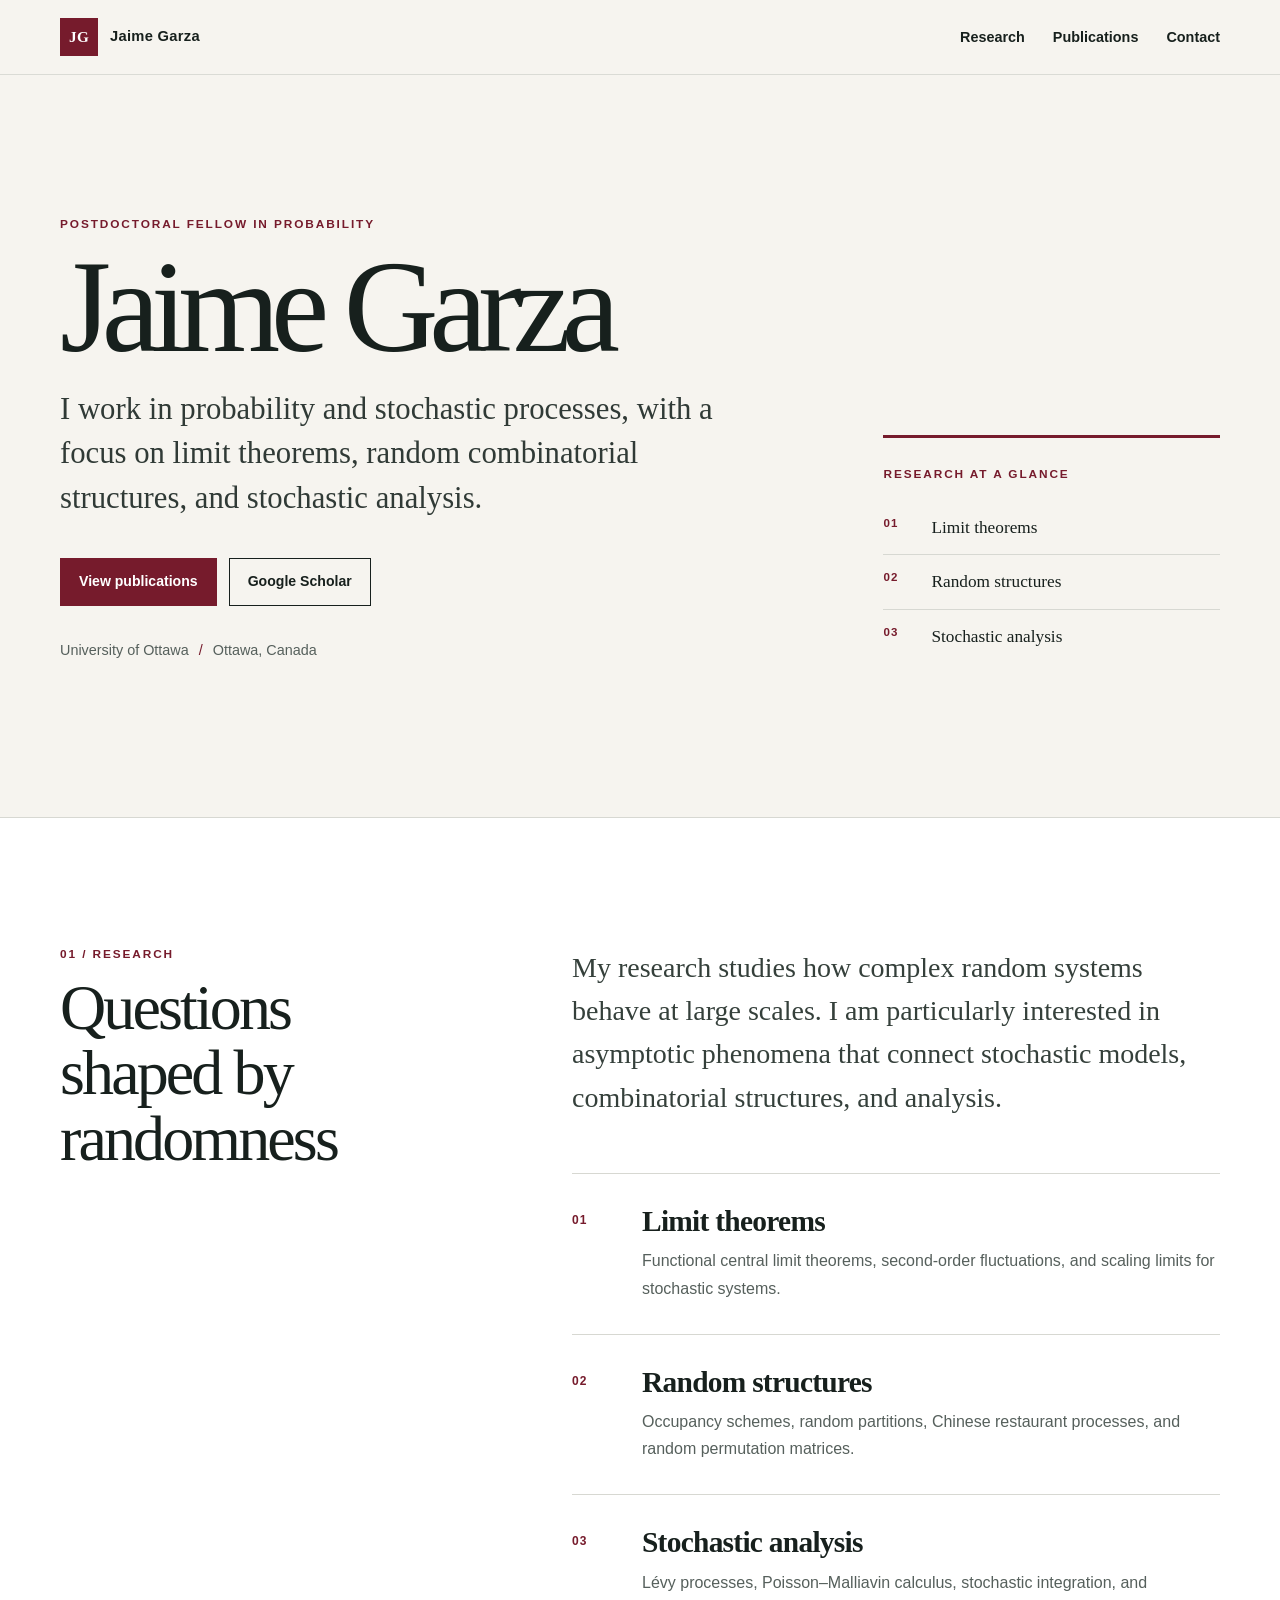
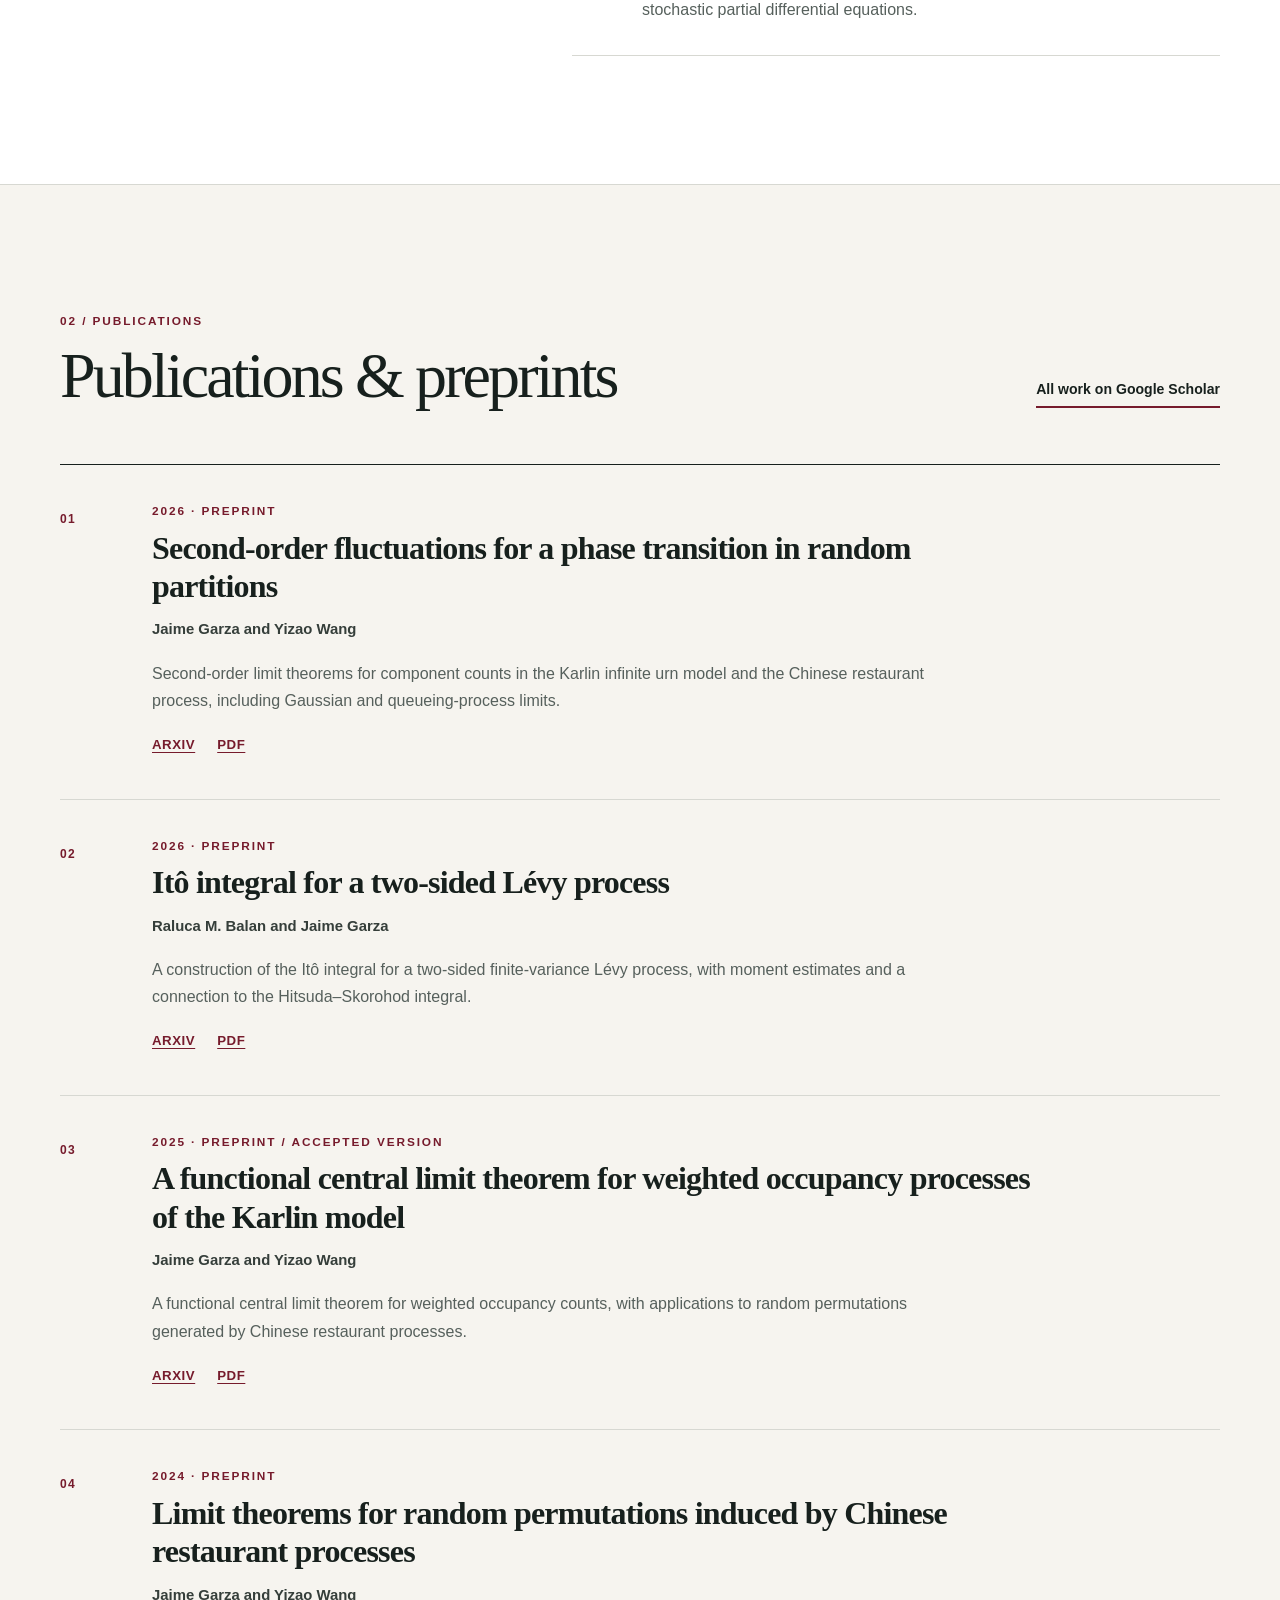
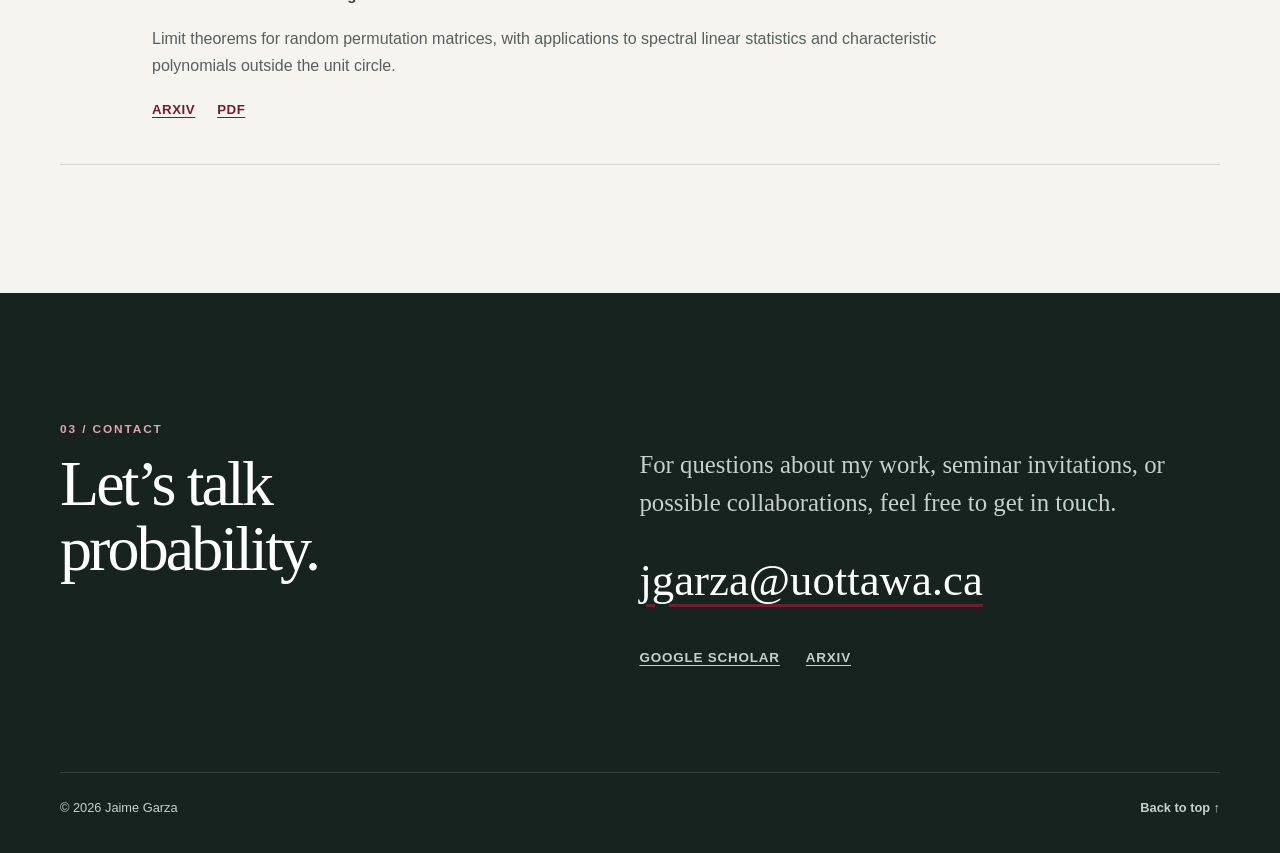
==== index.html @ 4f796ac3 "Add files via upload" ====
<!doctype html>
<html lang="en">
  <head>
    <meta charset="utf-8">
    <meta name="viewport" content="width=device-width, initial-scale=1">
    <meta
      name="description"
      content="Jaime Garza is a probability researcher and postdoctoral fellow at the University of Ottawa."
    >
    <meta name="theme-color" content="#761b2c">
    <meta property="og:type" content="website">
    <meta property="og:title" content="Jaime Garza | Probability Researcher">
    <meta
      property="og:description"
      content="Research, publications, and contact information for Jaime Garza."
    >
    <link rel="canonical" href="https://garjaime22-hash.github.io/">
    <link rel="icon" href="favicon.svg" type="image/svg+xml">
    <link rel="stylesheet" href="styles.css">
    <title>Jaime Garza | Probability Researcher</title>
    <script src="site-data.js" defer></script>
    <script src="app.js" defer></script>
  </head>
  <body>
    <a class="skip-link" href="#main-content">Skip to main content</a>

    <header class="site-header" id="top">
      <div class="container nav-wrap">
        <a class="wordmark" href="#top" aria-label="Return to the top">
          <span class="wordmark-mark" id="wordmark-initials" aria-hidden="true">JG</span>
          <span id="wordmark-name">Jaime Garza</span>
        </a>

        <button
          class="menu-button"
          id="menu-button"
          type="button"
          aria-expanded="false"
          aria-controls="site-nav"
        >
          <span>Menu</span>
          <span class="menu-icon" aria-hidden="true"></span>
        </button>

        <nav class="site-nav" id="site-nav" aria-label="Primary navigation">
          <a href="#research">Research</a>
          <a href="#publications">Publications</a>
          <a href="#contact">Contact</a>
          <a class="nav-profile-link" id="nav-cv-link" href="#" hidden>CV</a>
        </nav>
      </div>
    </header>

    <main id="main-content">
      <section class="hero" aria-labelledby="hero-title">
        <div class="container hero-grid">
          <div class="hero-copy">
            <p class="eyebrow" id="hero-role">Postdoctoral Fellow in Probability</p>
            <h1 id="hero-title">Jaime Garza</h1>
            <p class="hero-intro" id="hero-intro"></p>

            <div class="hero-actions" aria-label="Profile links">
              <a class="button button-primary" href="#publications">View publications</a>
              <a class="button button-secondary" id="hero-scholar-link" href="#">Google Scholar</a>
              <a class="button button-secondary" id="hero-cv-link" href="#" hidden>Download CV</a>
            </div>

            <p class="affiliation-line">
              <span id="hero-institution">University of Ottawa</span>
              <span class="affiliation-separator" aria-hidden="true">/</span>
              <span id="hero-location">Ottawa, Canada</span>
            </p>
          </div>

          <aside class="research-snapshot" aria-label="Research at a glance">
            <p class="snapshot-label">Research at a glance</p>
            <ol id="research-snapshot-list"></ol>
          </aside>
        </div>
      </section>

      <section class="section section-research" id="research" aria-labelledby="research-heading">
        <div class="container section-grid">
          <div class="section-heading-wrap">
            <p class="section-kicker">01 / Research</p>
            <h2 id="research-heading">Questions shaped by randomness</h2>
          </div>
          <div>
            <p class="section-lead" id="research-overview"></p>
            <div class="research-list" id="research-list"></div>
          </div>
        </div>
      </section>

      <section class="section section-publications" id="publications" aria-labelledby="publications-heading">
        <div class="container">
          <div class="publications-header">
            <div>
              <p class="section-kicker">02 / Publications</p>
              <h2 id="publications-heading">Publications &amp; preprints</h2>
            </div>
            <a class="text-link" id="publications-scholar-link" href="#">All work on Google Scholar</a>
          </div>
          <div class="publication-list" id="publication-list"></div>
        </div>
      </section>

      <section class="section section-contact" id="contact" aria-labelledby="contact-heading">
        <div class="container contact-panel">
          <div>
            <p class="section-kicker section-kicker-light">03 / Contact</p>
            <h2 id="contact-heading">Let’s talk probability.</h2>
          </div>
          <div class="contact-copy">
            <p id="contact-text"></p>
            <a class="contact-email" id="contact-email" href="#"></a>
            <div class="contact-links" aria-label="Academic profiles">
              <a id="contact-scholar-link" href="#">Google Scholar</a>
              <a id="contact-arxiv-link" href="#">arXiv</a>
              <a id="contact-orcid-link" href="#" hidden>ORCID</a>
              <a id="contact-cv-link" href="#" hidden>Curriculum vitae</a>
            </div>
          </div>
        </div>
      </section>
    </main>

    <footer class="site-footer">
      <div class="container footer-inner">
        <p>© <span id="current-year"></span> <span id="footer-name">Jaime Garza</span></p>
        <a href="#top">Back to top <span aria-hidden="true">↑</span></a>
      </div>
    </footer>

    <noscript>
      <div class="noscript-message">
        This site needs JavaScript enabled to display its content.
      </div>
    </noscript>
  </body>
</html>
---- styles.css ----
:root {
  --ink: #17201d;
  --ink-soft: #56605c;
  --paper: #f6f4ef;
  --surface: #ffffff;
  --line: #d7d8d2;
  --accent: #761b2c;
  --accent-dark: #571220;
  --dark: #17231f;
  --dark-soft: #c6d0cb;
  --max-width: 1160px;
  --serif: Iowan Old Style, Palatino Linotype, Book Antiqua, Palatino, Georgia, serif;
  --sans: Inter, ui-sans-serif, -apple-system, BlinkMacSystemFont, "Segoe UI", sans-serif;
}

* {
  box-sizing: border-box;
}

html {
  scroll-behavior: smooth;
  scroll-padding-top: 88px;
}

body {
  margin: 0;
  color: var(--ink);
  background: var(--paper);
  font-family: var(--sans);
  font-size: 16px;
  line-height: 1.7;
  text-rendering: optimizeLegibility;
  -webkit-font-smoothing: antialiased;
}

a {
  color: inherit;
  text-underline-offset: 0.2em;
}

a:hover {
  color: var(--accent);
}

button,
a {
  -webkit-tap-highlight-color: transparent;
}

:focus-visible {
  outline: 3px solid #d798a4;
  outline-offset: 4px;
}

.container {
  width: min(calc(100% - 40px), var(--max-width));
  margin-inline: auto;
}

.skip-link {
  position: fixed;
  z-index: 100;
  top: 12px;
  left: 12px;
  padding: 10px 14px;
  color: #fff;
  background: var(--accent);
  transform: translateY(-160%);
}

.skip-link:focus {
  transform: translateY(0);
}

.site-header {
  position: sticky;
  z-index: 50;
  top: 0;
  border-bottom: 1px solid rgba(23, 32, 29, 0.12);
  background: rgba(246, 244, 239, 0.96);
  backdrop-filter: blur(12px);
}

.nav-wrap {
  position: relative;
  display: flex;
  min-height: 74px;
  align-items: center;
  justify-content: space-between;
  gap: 24px;
}

.wordmark {
  display: inline-flex;
  align-items: center;
  gap: 12px;
  color: var(--ink);
  font-size: 0.92rem;
  font-weight: 700;
  letter-spacing: 0.02em;
  text-decoration: none;
}

.wordmark:hover {
  color: var(--ink);
}

.wordmark-mark {
  display: grid;
  width: 38px;
  height: 38px;
  place-items: center;
  color: #fff;
  background: var(--accent);
  font-family: var(--serif);
  font-size: 0.95rem;
  font-weight: 700;
}

.site-nav {
  display: flex;
  align-items: center;
  gap: 28px;
}

.site-nav a {
  color: var(--ink);
  font-size: 0.9rem;
  font-weight: 650;
  text-decoration: none;
}

.site-nav a:hover {
  color: var(--accent);
}

.site-nav .nav-profile-link {
  padding-left: 28px;
  border-left: 1px solid var(--line);
}

.menu-button {
  display: none;
  border: 0;
  color: var(--ink);
  background: transparent;
  font: inherit;
  font-size: 0.9rem;
  font-weight: 700;
  cursor: pointer;
}

.menu-icon {
  position: relative;
  display: inline-block;
  width: 20px;
  height: 12px;
  margin-left: 8px;
  border-top: 2px solid currentColor;
  border-bottom: 2px solid currentColor;
}

.hero {
  padding: clamp(84px, 11vw, 150px) 0 clamp(90px, 12vw, 160px);
  overflow: hidden;
}

.hero-grid {
  display: grid;
  grid-template-columns: minmax(0, 1.55fr) minmax(280px, 0.75fr);
  align-items: end;
  gap: clamp(60px, 10vw, 130px);
}

.eyebrow,
.section-kicker,
.snapshot-label,
.publication-meta {
  margin: 0;
  color: var(--accent);
  font-size: 0.74rem;
  font-weight: 800;
  letter-spacing: 0.16em;
  line-height: 1.4;
  text-transform: uppercase;
}

.hero h1 {
  max-width: 800px;
  margin: 17px 0 22px;
  font-family: var(--serif);
  font-size: clamp(4.4rem, 10.4vw, 8.2rem);
  font-weight: 500;
  letter-spacing: -0.07em;
  line-height: 0.88;
}

.hero-intro {
  max-width: 720px;
  margin: 0;
  color: #303a36;
  font-family: var(--serif);
  font-size: clamp(1.35rem, 2.4vw, 2rem);
  line-height: 1.45;
}

.hero-actions {
  display: flex;
  flex-wrap: wrap;
  gap: 12px;
  margin-top: 38px;
}

.button {
  display: inline-flex;
  min-height: 48px;
  align-items: center;
  justify-content: center;
  padding: 11px 18px;
  border: 1px solid var(--ink);
  font-size: 0.88rem;
  font-weight: 750;
  text-decoration: none;
}

.button-primary {
  border-color: var(--accent);
  color: #fff;
  background: var(--accent);
}

.button-primary:hover {
  border-color: var(--accent-dark);
  color: #fff;
  background: var(--accent-dark);
}

.button-secondary:hover {
  color: #fff;
  background: var(--ink);
}

.affiliation-line {
  display: flex;
  flex-wrap: wrap;
  gap: 10px;
  margin: 32px 0 0;
  color: var(--ink-soft);
  font-size: 0.9rem;
}

.affiliation-separator {
  color: var(--accent);
}

.research-snapshot {
  padding: 28px 0 0;
  border-top: 3px solid var(--accent);
}

.research-snapshot ol {
  margin: 18px 0 0;
  padding: 0;
  list-style: none;
}

.research-snapshot li {
  display: grid;
  grid-template-columns: 36px 1fr;
  gap: 12px;
  padding: 15px 0;
  border-top: 1px solid var(--line);
  font-family: var(--serif);
  font-size: 1.08rem;
  line-height: 1.35;
}

.research-snapshot li:first-child {
  border-top: 0;
}

.research-snapshot li span:first-child {
  color: var(--accent);
  font-family: var(--sans);
  font-size: 0.72rem;
  font-weight: 800;
  letter-spacing: 0.1em;
}

.section {
  padding: clamp(82px, 10vw, 136px) 0;
}

.section h2 {
  margin: 13px 0 0;
  font-family: var(--serif);
  font-size: clamp(2.5rem, 5vw, 4.6rem);
  font-weight: 500;
  letter-spacing: -0.045em;
  line-height: 1.02;
}

.section-grid {
  display: grid;
  grid-template-columns: minmax(240px, 0.8fr) minmax(0, 1.35fr);
  gap: clamp(52px, 10vw, 130px);
}

.section-heading-wrap h2 {
  max-width: 420px;
}

.section-research {
  border-top: 1px solid var(--line);
  background: var(--surface);
}

.section-lead {
  max-width: 760px;
  margin: 0 0 54px;
  color: #35403b;
  font-family: var(--serif);
  font-size: clamp(1.3rem, 2.2vw, 1.75rem);
  line-height: 1.55;
}

.research-list {
  border-top: 1px solid var(--line);
}

.research-item {
  display: grid;
  grid-template-columns: 52px 1fr;
  gap: 18px;
  padding: 30px 0 32px;
  border-bottom: 1px solid var(--line);
}

.research-number {
  margin: 6px 0 0;
  color: var(--accent);
  font-size: 0.75rem;
  font-weight: 800;
  letter-spacing: 0.1em;
}

.research-item h3 {
  margin: 0 0 8px;
  font-family: var(--serif);
  font-size: clamp(1.45rem, 2.3vw, 2rem);
  font-weight: 600;
  letter-spacing: -0.025em;
  line-height: 1.2;
}

.research-item p:last-child {
  max-width: 650px;
  margin: 0;
  color: var(--ink-soft);
}

.section-publications {
  border-top: 1px solid var(--line);
}

.publications-header {
  display: flex;
  align-items: end;
  justify-content: space-between;
  gap: 30px;
  margin-bottom: 56px;
}

.text-link {
  flex: 0 0 auto;
  padding-bottom: 4px;
  border-bottom: 2px solid var(--accent);
  color: var(--ink);
  font-size: 0.88rem;
  font-weight: 750;
  text-decoration: none;
}

.publication-list {
  border-top: 1px solid var(--ink);
}

.publication {
  display: grid;
  grid-template-columns: 70px minmax(0, 1fr);
  gap: 22px;
  padding: 38px 0 42px;
  border-bottom: 1px solid var(--line);
}

.publication-number {
  margin: 6px 0 0;
  color: var(--accent);
  font-size: 0.75rem;
  font-weight: 800;
  letter-spacing: 0.12em;
}

.publication h3 {
  max-width: 880px;
  margin: 9px 0 12px;
  font-family: var(--serif);
  font-size: clamp(1.5rem, 2.5vw, 2.25rem);
  font-weight: 600;
  letter-spacing: -0.025em;
  line-height: 1.2;
}

.publication-authors {
  margin: 0;
  color: #353e3a;
  font-size: 0.93rem;
  font-weight: 650;
}

.publication-summary {
  max-width: 790px;
  margin: 17px 0 0;
  color: var(--ink-soft);
}

.publication-links {
  display: flex;
  flex-wrap: wrap;
  gap: 22px;
  margin-top: 20px;
}

.publication-links a {
  color: var(--accent);
  font-size: 0.83rem;
  font-weight: 800;
  letter-spacing: 0.04em;
  text-decoration-thickness: 1px;
  text-transform: uppercase;
}

.section-contact {
  padding-bottom: clamp(68px, 8vw, 105px);
  color: #fff;
  background: var(--dark);
}

.contact-panel {
  display: grid;
  grid-template-columns: minmax(240px, 0.9fr) minmax(0, 1.15fr);
  gap: clamp(48px, 10vw, 125px);
}

.section-kicker-light {
  color: #dfa6b1;
}

.section-contact h2 {
  max-width: 500px;
  color: #fff;
}

.contact-copy {
  padding-top: 25px;
}

.contact-copy > p {
  max-width: 630px;
  margin: 0 0 30px;
  color: var(--dark-soft);
  font-family: var(--serif);
  font-size: clamp(1.22rem, 2vw, 1.55rem);
  line-height: 1.55;
}

.contact-email {
  display: inline-block;
  color: #fff;
  font-family: var(--serif);
  font-size: clamp(1.4rem, 3.5vw, 2.8rem);
  line-height: 1.25;
  text-decoration-color: var(--accent);
  text-decoration-thickness: 3px;
}

.contact-email:hover {
  color: #dfa6b1;
}

.contact-links {
  display: flex;
  flex-wrap: wrap;
  gap: 13px 26px;
  margin-top: 38px;
}

.contact-links a {
  color: var(--dark-soft);
  font-size: 0.84rem;
  font-weight: 750;
  letter-spacing: 0.06em;
  text-transform: uppercase;
}

.contact-links a:hover {
  color: #fff;
}

.site-footer {
  color: var(--dark-soft);
  background: var(--dark);
}

.footer-inner {
  display: flex;
  align-items: center;
  justify-content: space-between;
  gap: 24px;
  padding: 24px 0 34px;
  border-top: 1px solid rgba(255, 255, 255, 0.14);
  font-size: 0.8rem;
}

.footer-inner p {
  margin: 0;
}

.footer-inner a {
  color: inherit;
  font-weight: 700;
  text-decoration: none;
}

.footer-inner a:hover {
  color: #fff;
}

.noscript-message,
.data-error::before {
  position: fixed;
  z-index: 200;
  right: 20px;
  bottom: 20px;
  max-width: 420px;
  padding: 16px 18px;
  color: #fff;
  background: var(--accent);
  font-size: 0.9rem;
}

.data-error::before {
  content: "The site content could not load. Check that site-data.js is present and valid.";
}

[hidden] {
  display: none !important;
}

@media (max-width: 820px) {
  .menu-button {
    display: inline-flex;
    align-items: center;
  }

  .site-nav {
    position: absolute;
    top: calc(100% + 1px);
    right: 0;
    left: 0;
    display: none;
    align-items: stretch;
    gap: 0;
    padding: 10px 20px 18px;
    border-bottom: 1px solid var(--line);
    background: var(--paper);
  }

  .site-nav.is-open {
    display: grid;
  }

  .site-nav a {
    padding: 12px 0;
    border-top: 1px solid var(--line);
  }

  .site-nav a:first-child {
    border-top: 0;
  }

  .site-nav .nav-profile-link {
    padding-left: 0;
    border-left: 0;
  }

  .hero-grid,
  .section-grid,
  .contact-panel {
    grid-template-columns: 1fr;
  }

  .hero-grid {
    gap: 72px;
  }

  .section-grid,
  .contact-panel {
    gap: 44px;
  }

  .section-heading-wrap h2 {
    max-width: 700px;
  }

  .publications-header {
    display: grid;
    align-items: start;
  }

  .text-link {
    justify-self: start;
  }

  .contact-copy {
    padding-top: 0;
  }
}

@media (max-width: 540px) {
  .container {
    width: min(calc(100% - 28px), var(--max-width));
  }

  .wordmark {
    gap: 9px;
  }

  .wordmark-mark {
    width: 34px;
    height: 34px;
  }

  .hero {
    padding-top: 74px;
  }

  .hero h1 {
    font-size: clamp(3.7rem, 20vw, 5.8rem);
  }

  .hero-actions {
    display: grid;
  }

  .button {
    width: 100%;
  }

  .affiliation-line {
    display: grid;
    gap: 2px;
  }

  .affiliation-separator {
    display: none;
  }

  .research-item,
  .publication {
    grid-template-columns: 1fr;
    gap: 8px;
  }

  .research-number,
  .publication-number {
    margin: 0;
  }

  .contact-email {
    overflow-wrap: anywhere;
  }

  .footer-inner {
    align-items: flex-start;
  }
}

@media (prefers-reduced-motion: reduce) {
  html {
    scroll-behavior: auto;
  }
}
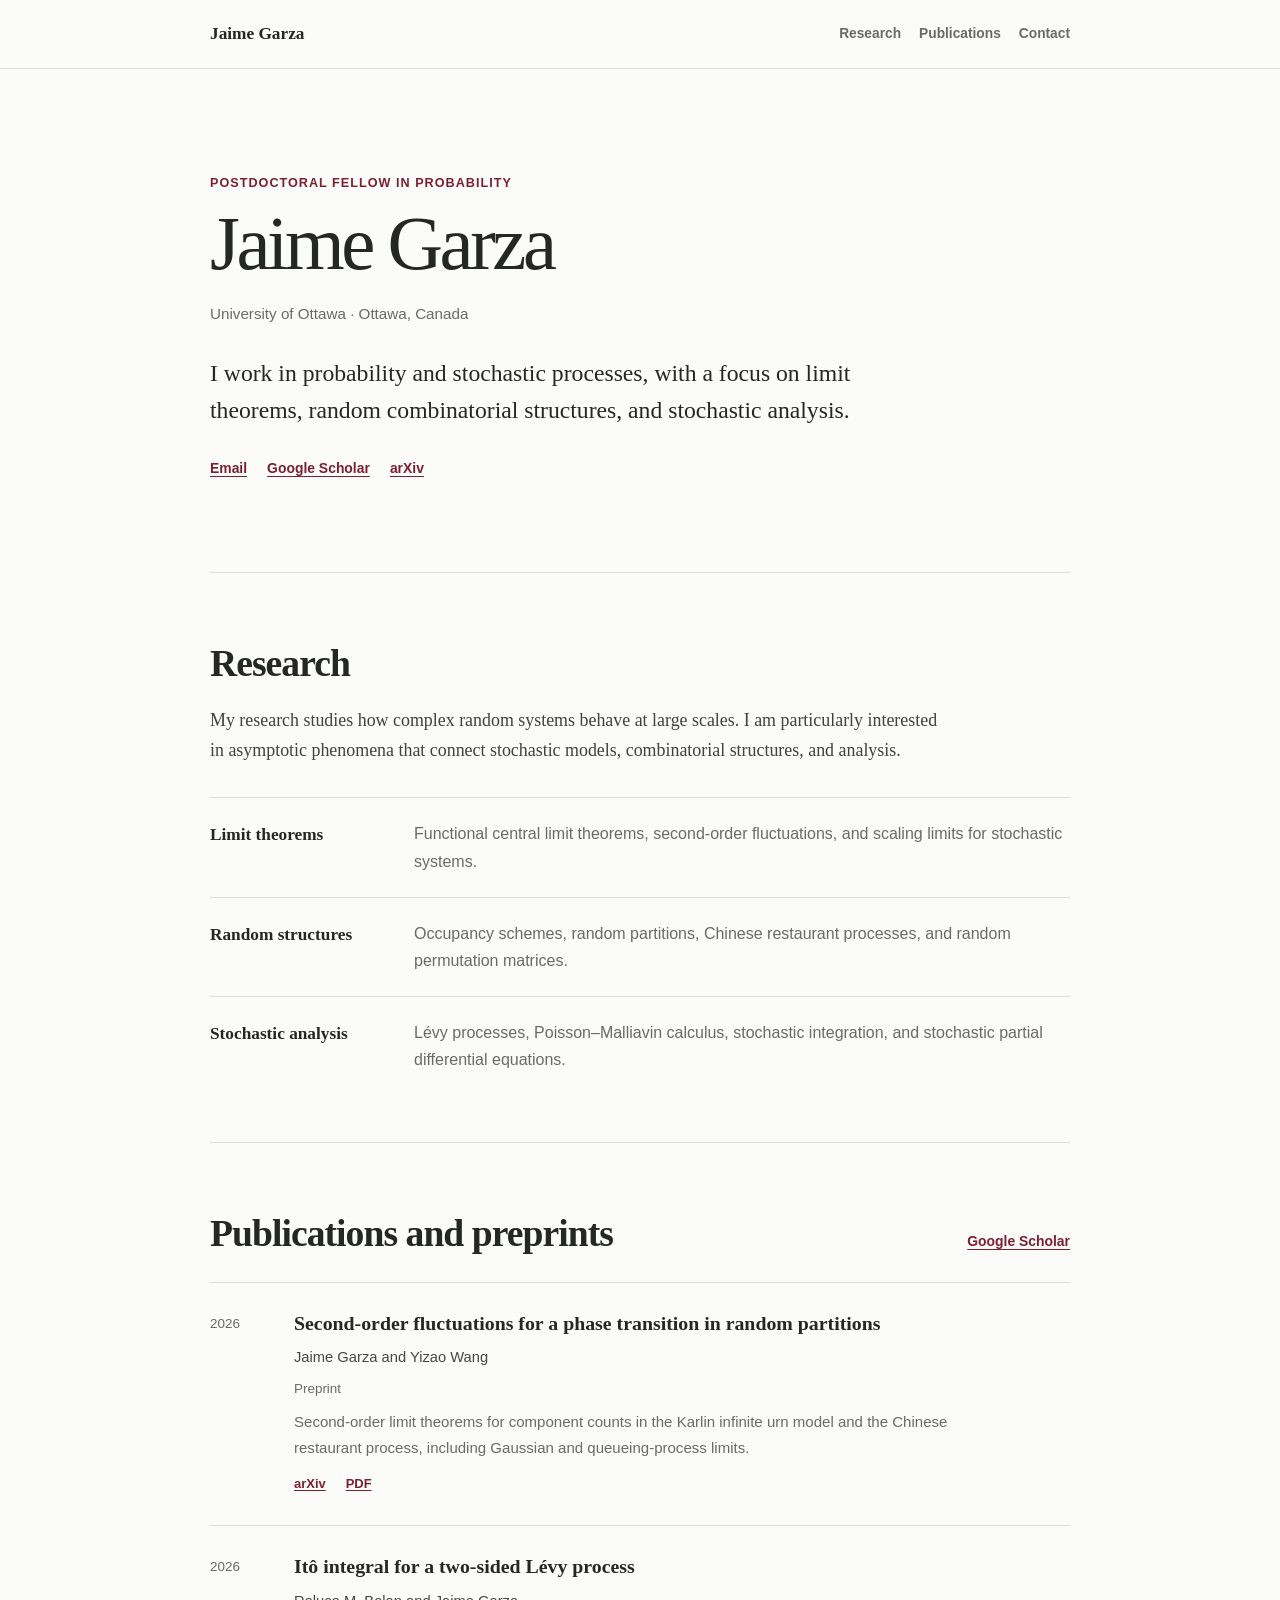
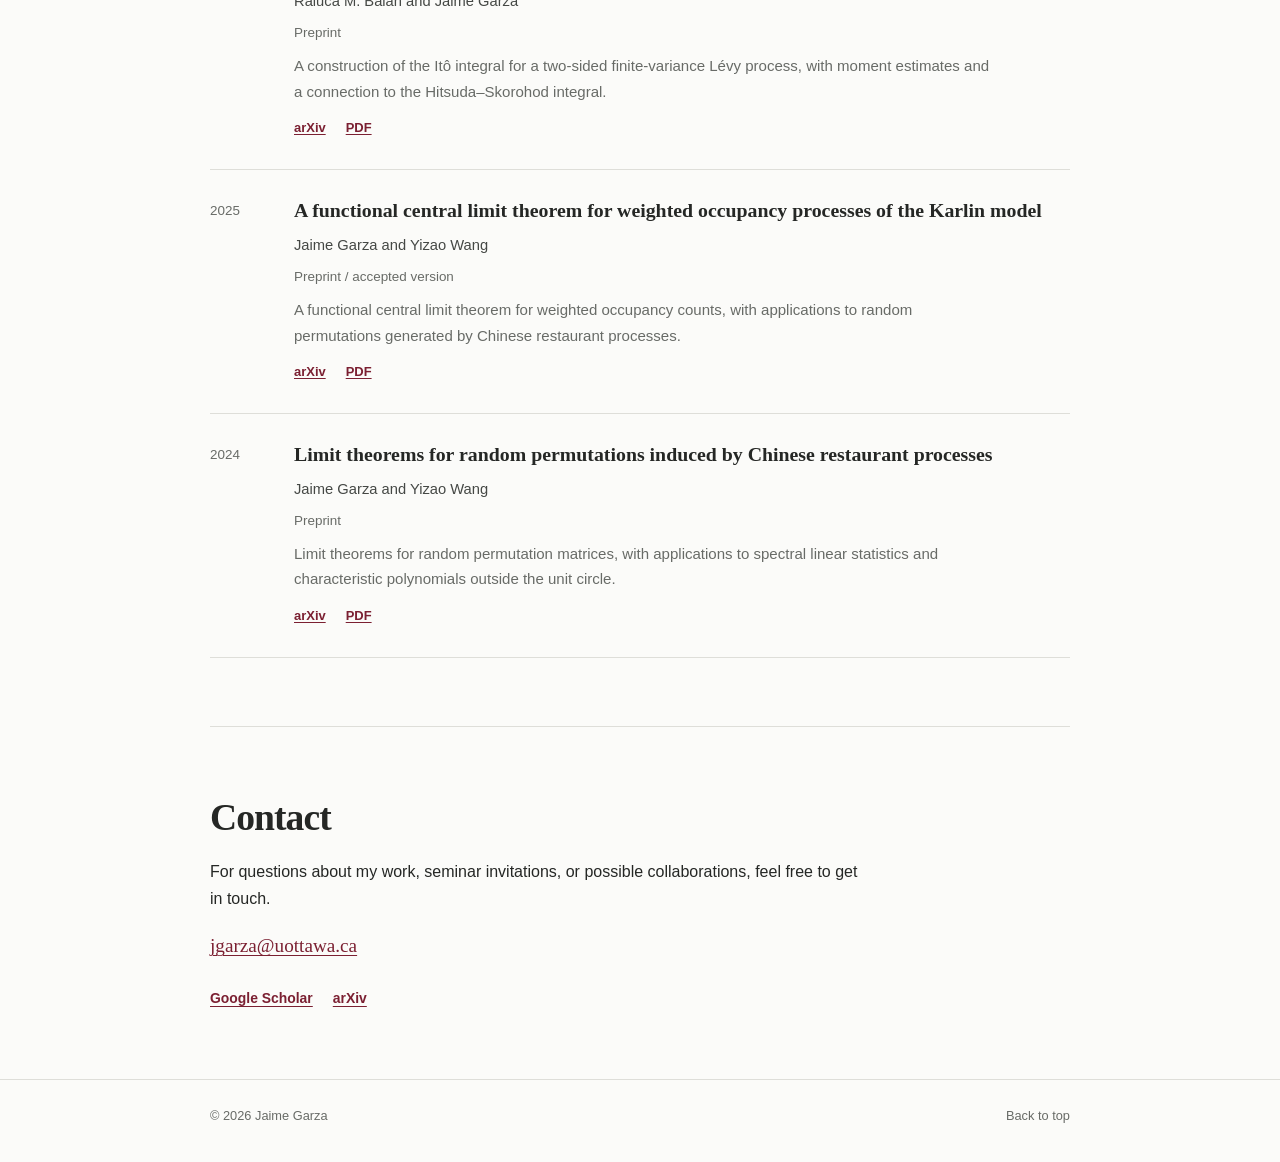
==== commit 36c28111: "Simplify personal site design" ====
--- a/index.html
+++ b/index.html
@@ -7,14 +7,14 @@
       name="description"
       content="Jaime Garza is a probability researcher and postdoctoral fellow at the University of Ottawa."
     >
-    <meta name="theme-color" content="#761b2c">
+    <meta name="theme-color" content="#fbfbf9">
     <meta property="og:type" content="website">
     <meta property="og:title" content="Jaime Garza | Probability Researcher">
     <meta
       property="og:description"
       content="Research, publications, and contact information for Jaime Garza."
     >
-    <link rel="canonical" href="https://garjaime22-hash.github.io/">
+    <link rel="canonical" href="https://garjaime22-hash.github.io/personal-site/">
     <link rel="icon" href="favicon.svg" type="image/svg+xml">
     <link rel="stylesheet" href="styles.css">
     <title>Jaime Garza | Probability Researcher</title>
@@ -25,117 +25,72 @@
     <a class="skip-link" href="#main-content">Skip to main content</a>
 
     <header class="site-header" id="top">
-      <div class="container nav-wrap">
-        <a class="wordmark" href="#top" aria-label="Return to the top">
-          <span class="wordmark-mark" id="wordmark-initials" aria-hidden="true">JG</span>
-          <span id="wordmark-name">Jaime Garza</span>
-        </a>
-
-        <button
-          class="menu-button"
-          id="menu-button"
-          type="button"
-          aria-expanded="false"
-          aria-controls="site-nav"
-        >
-          <span>Menu</span>
-          <span class="menu-icon" aria-hidden="true"></span>
-        </button>
-
-        <nav class="site-nav" id="site-nav" aria-label="Primary navigation">
+      <div class="site-shell header-inner">
+        <a class="site-name" id="header-name" href="#top">Jaime Garza</a>
+        <nav class="site-nav" aria-label="Primary navigation">
           <a href="#research">Research</a>
           <a href="#publications">Publications</a>
           <a href="#contact">Contact</a>
-          <a class="nav-profile-link" id="nav-cv-link" href="#" hidden>CV</a>
+          <a id="nav-cv-link" href="#" hidden>CV</a>
         </nav>
       </div>
     </header>
 
-    <main id="main-content">
-      <section class="hero" aria-labelledby="hero-title">
-        <div class="container hero-grid">
-          <div class="hero-copy">
-            <p class="eyebrow" id="hero-role">Postdoctoral Fellow in Probability</p>
-            <h1 id="hero-title">Jaime Garza</h1>
-            <p class="hero-intro" id="hero-intro"></p>
-
-            <div class="hero-actions" aria-label="Profile links">
-              <a class="button button-primary" href="#publications">View publications</a>
-              <a class="button button-secondary" id="hero-scholar-link" href="#">Google Scholar</a>
-              <a class="button button-secondary" id="hero-cv-link" href="#" hidden>Download CV</a>
-            </div>
-
-            <p class="affiliation-line">
-              <span id="hero-institution">University of Ottawa</span>
-              <span class="affiliation-separator" aria-hidden="true">/</span>
-              <span id="hero-location">Ottawa, Canada</span>
-            </p>
-          </div>
-
-          <aside class="research-snapshot" aria-label="Research at a glance">
-            <p class="snapshot-label">Research at a glance</p>
-            <ol id="research-snapshot-list"></ol>
-          </aside>
+    <main class="site-shell" id="main-content">
+      <section class="intro" aria-labelledby="page-title">
+        <p class="role" id="intro-role">Postdoctoral Fellow in Probability</p>
+        <h1 id="page-title">Jaime Garza</h1>
+        <p class="affiliation">
+          <span id="intro-institution">University of Ottawa</span>
+          <span aria-hidden="true"> · </span>
+          <span id="intro-location">Ottawa, Canada</span>
+        </p>
+        <p class="intro-text" id="intro-text"></p>
+        <div class="profile-links" aria-label="Academic profiles and contact">
+          <a id="intro-email-link" href="#">Email</a>
+          <a id="intro-scholar-link" href="#">Google Scholar</a>
+          <a id="intro-arxiv-link" href="#">arXiv</a>
+          <a id="intro-orcid-link" href="#" hidden>ORCID</a>
+          <a id="intro-cv-link" href="#" hidden>CV</a>
         </div>
       </section>
 
-      <section class="section section-research" id="research" aria-labelledby="research-heading">
-        <div class="container section-grid">
-          <div class="section-heading-wrap">
-            <p class="section-kicker">01 / Research</p>
-            <h2 id="research-heading">Questions shaped by randomness</h2>
-          </div>
-          <div>
-            <p class="section-lead" id="research-overview"></p>
-            <div class="research-list" id="research-list"></div>
-          </div>
-        </div>
+      <section class="content-section" id="research" aria-labelledby="research-heading">
+        <h2 id="research-heading">Research</h2>
+        <p class="section-intro" id="research-overview"></p>
+        <div class="research-list" id="research-list"></div>
       </section>
 
-      <section class="section section-publications" id="publications" aria-labelledby="publications-heading">
-        <div class="container">
-          <div class="publications-header">
-            <div>
-              <p class="section-kicker">02 / Publications</p>
-              <h2 id="publications-heading">Publications &amp; preprints</h2>
-            </div>
-            <a class="text-link" id="publications-scholar-link" href="#">All work on Google Scholar</a>
-          </div>
-          <div class="publication-list" id="publication-list"></div>
+      <section class="content-section" id="publications" aria-labelledby="publications-heading">
+        <div class="section-title-row">
+          <h2 id="publications-heading">Publications and preprints</h2>
+          <a id="publications-scholar-link" href="#">Google Scholar</a>
         </div>
+        <div class="publication-list" id="publication-list"></div>
       </section>
 
-      <section class="section section-contact" id="contact" aria-labelledby="contact-heading">
-        <div class="container contact-panel">
-          <div>
-            <p class="section-kicker section-kicker-light">03 / Contact</p>
-            <h2 id="contact-heading">Let’s talk probability.</h2>
-          </div>
-          <div class="contact-copy">
-            <p id="contact-text"></p>
-            <a class="contact-email" id="contact-email" href="#"></a>
-            <div class="contact-links" aria-label="Academic profiles">
-              <a id="contact-scholar-link" href="#">Google Scholar</a>
-              <a id="contact-arxiv-link" href="#">arXiv</a>
-              <a id="contact-orcid-link" href="#" hidden>ORCID</a>
-              <a id="contact-cv-link" href="#" hidden>Curriculum vitae</a>
-            </div>
-          </div>
+      <section class="content-section contact-section" id="contact" aria-labelledby="contact-heading">
+        <h2 id="contact-heading">Contact</h2>
+        <p id="contact-text"></p>
+        <p><a class="email-link" id="contact-email" href="#"></a></p>
+        <div class="contact-links" aria-label="Additional academic links">
+          <a id="contact-scholar-link" href="#">Google Scholar</a>
+          <a id="contact-arxiv-link" href="#">arXiv</a>
+          <a id="contact-orcid-link" href="#" hidden>ORCID</a>
+          <a id="contact-cv-link" href="#" hidden>Curriculum vitae</a>
         </div>
       </section>
     </main>
 
     <footer class="site-footer">
-      <div class="container footer-inner">
+      <div class="site-shell footer-inner">
         <p>© <span id="current-year"></span> <span id="footer-name">Jaime Garza</span></p>
-        <a href="#top">Back to top <span aria-hidden="true">↑</span></a>
+        <a href="#top">Back to top</a>
       </div>
     </footer>
 
     <noscript>
-      <div class="noscript-message">
-        This site needs JavaScript enabled to display its content.
-      </div>
+      <p class="noscript-message">This site needs JavaScript enabled to display its content.</p>
     </noscript>
   </body>
 </html>
--- a/styles.css
+++ b/styles.css
@@ -1,14 +1,10 @@
 :root {
-  --ink: #17201d;
-  --ink-soft: #56605c;
-  --paper: #f6f4ef;
-  --surface: #ffffff;
-  --line: #d7d8d2;
-  --accent: #761b2c;
-  --accent-dark: #571220;
-  --dark: #17231f;
-  --dark-soft: #c6d0cb;
-  --max-width: 1160px;
+  --ink: #252725;
+  --muted: #686b67;
+  --paper: #fbfbf9;
+  --line: #deded9;
+  --accent: #7b2032;
+  --max-width: 860px;
   --serif: Iowan Old Style, Palatino Linotype, Book Antiqua, Palatino, Georgia, serif;
   --sans: Inter, ui-sans-serif, -apple-system, BlinkMacSystemFont, "Segoe UI", sans-serif;
 }
@@ -19,7 +15,7 @@
 
 html {
   scroll-behavior: smooth;
-  scroll-padding-top: 88px;
+  scroll-padding-top: 24px;
 }
 
 body {
@@ -34,25 +30,21 @@
 }
 
 a {
-  color: inherit;
-  text-underline-offset: 0.2em;
+  color: var(--accent);
+  text-decoration-thickness: 1px;
+  text-underline-offset: 0.18em;
 }
 
 a:hover {
-  color: var(--accent);
-}
-
-button,
-a {
-  -webkit-tap-highlight-color: transparent;
+  color: #4f111e;
 }
 
 :focus-visible {
-  outline: 3px solid #d798a4;
+  outline: 2px solid var(--accent);
   outline-offset: 4px;
 }
 
-.container {
+.site-shell {
   width: min(calc(100% - 40px), var(--max-width));
   margin-inline: auto;
 }
@@ -62,7 +54,7 @@
   z-index: 100;
   top: 12px;
   left: 12px;
-  padding: 10px 14px;
+  padding: 8px 12px;
   color: #fff;
   background: var(--accent);
   transform: translateY(-160%);
@@ -73,60 +65,35 @@
 }
 
 .site-header {
-  position: sticky;
-  z-index: 50;
-  top: 0;
-  border-bottom: 1px solid rgba(23, 32, 29, 0.12);
-  background: rgba(246, 244, 239, 0.96);
-  backdrop-filter: blur(12px);
-}
-
-.nav-wrap {
-  position: relative;
+  border-bottom: 1px solid var(--line);
+}
+
+.header-inner {
   display: flex;
-  min-height: 74px;
+  min-height: 68px;
   align-items: center;
   justify-content: space-between;
-  gap: 24px;
-}
-
-.wordmark {
-  display: inline-flex;
-  align-items: center;
-  gap: 12px;
+  gap: 28px;
+}
+
+.site-name {
   color: var(--ink);
-  font-size: 0.92rem;
+  font-family: var(--serif);
+  font-size: 1.08rem;
   font-weight: 700;
-  letter-spacing: 0.02em;
   text-decoration: none;
-}
-
-.wordmark:hover {
-  color: var(--ink);
-}
-
-.wordmark-mark {
-  display: grid;
-  width: 38px;
-  height: 38px;
-  place-items: center;
-  color: #fff;
-  background: var(--accent);
-  font-family: var(--serif);
-  font-size: 0.95rem;
-  font-weight: 700;
 }
 
 .site-nav {
   display: flex;
-  align-items: center;
-  gap: 28px;
+  flex-wrap: wrap;
+  gap: 18px;
 }
 
 .site-nav a {
-  color: var(--ink);
-  font-size: 0.9rem;
-  font-weight: 650;
+  color: var(--muted);
+  font-size: 0.86rem;
+  font-weight: 600;
   text-decoration: none;
 }
 
@@ -134,382 +101,206 @@
   color: var(--accent);
 }
 
-.site-nav .nav-profile-link {
-  padding-left: 28px;
-  border-left: 1px solid var(--line);
-}
-
-.menu-button {
-  display: none;
-  border: 0;
-  color: var(--ink);
-  background: transparent;
-  font: inherit;
-  font-size: 0.9rem;
+.intro {
+  max-width: 760px;
+  padding: clamp(64px, 10vw, 104px) 0 clamp(58px, 9vw, 92px);
+}
+
+.role {
+  margin: 0 0 12px;
+  color: var(--accent);
+  font-size: 0.79rem;
   font-weight: 700;
-  cursor: pointer;
-}
-
-.menu-icon {
-  position: relative;
-  display: inline-block;
-  width: 20px;
-  height: 12px;
-  margin-left: 8px;
-  border-top: 2px solid currentColor;
-  border-bottom: 2px solid currentColor;
-}
-
-.hero {
-  padding: clamp(84px, 11vw, 150px) 0 clamp(90px, 12vw, 160px);
-  overflow: hidden;
-}
-
-.hero-grid {
-  display: grid;
-  grid-template-columns: minmax(0, 1.55fr) minmax(280px, 0.75fr);
-  align-items: end;
-  gap: clamp(60px, 10vw, 130px);
-}
-
-.eyebrow,
-.section-kicker,
-.snapshot-label,
-.publication-meta {
-  margin: 0;
-  color: var(--accent);
-  font-size: 0.74rem;
-  font-weight: 800;
-  letter-spacing: 0.16em;
-  line-height: 1.4;
+  letter-spacing: 0.08em;
   text-transform: uppercase;
 }
 
-.hero h1 {
-  max-width: 800px;
-  margin: 17px 0 22px;
-  font-family: var(--serif);
-  font-size: clamp(4.4rem, 10.4vw, 8.2rem);
+.intro h1 {
+  margin: 0;
+  font-family: var(--serif);
+  font-size: clamp(3rem, 8vw, 4.8rem);
   font-weight: 500;
-  letter-spacing: -0.07em;
-  line-height: 0.88;
-}
-
-.hero-intro {
-  max-width: 720px;
-  margin: 0;
-  color: #303a36;
-  font-family: var(--serif);
-  font-size: clamp(1.35rem, 2.4vw, 2rem);
-  line-height: 1.45;
-}
-
-.hero-actions {
+  letter-spacing: -0.045em;
+  line-height: 1;
+}
+
+.affiliation {
+  margin: 18px 0 0;
+  color: var(--muted);
+  font-size: 0.95rem;
+}
+
+.intro-text {
+  max-width: 710px;
+  margin: 28px 0 0;
+  font-family: var(--serif);
+  font-size: clamp(1.2rem, 2.3vw, 1.48rem);
+  line-height: 1.55;
+}
+
+.profile-links,
+.contact-links,
+.publication-links {
   display: flex;
   flex-wrap: wrap;
-  gap: 12px;
-  margin-top: 38px;
-}
-
-.button {
-  display: inline-flex;
-  min-height: 48px;
-  align-items: center;
-  justify-content: center;
-  padding: 11px 18px;
-  border: 1px solid var(--ink);
-  font-size: 0.88rem;
-  font-weight: 750;
-  text-decoration: none;
-}
-
-.button-primary {
-  border-color: var(--accent);
-  color: #fff;
-  background: var(--accent);
-}
-
-.button-primary:hover {
-  border-color: var(--accent-dark);
-  color: #fff;
-  background: var(--accent-dark);
-}
-
-.button-secondary:hover {
-  color: #fff;
-  background: var(--ink);
-}
-
-.affiliation-line {
-  display: flex;
-  flex-wrap: wrap;
-  gap: 10px;
-  margin: 32px 0 0;
-  color: var(--ink-soft);
-  font-size: 0.9rem;
-}
-
-.affiliation-separator {
-  color: var(--accent);
-}
-
-.research-snapshot {
-  padding: 28px 0 0;
-  border-top: 3px solid var(--accent);
-}
-
-.research-snapshot ol {
-  margin: 18px 0 0;
-  padding: 0;
-  list-style: none;
-}
-
-.research-snapshot li {
-  display: grid;
-  grid-template-columns: 36px 1fr;
-  gap: 12px;
-  padding: 15px 0;
+  gap: 10px 20px;
+}
+
+.profile-links {
+  margin-top: 28px;
+}
+
+.profile-links a,
+.contact-links a,
+.publication-links a,
+.section-title-row > a {
+  font-size: 0.87rem;
+  font-weight: 650;
+}
+
+.content-section {
+  padding: clamp(46px, 7vw, 68px) 0;
   border-top: 1px solid var(--line);
-  font-family: var(--serif);
-  font-size: 1.08rem;
-  line-height: 1.35;
-}
-
-.research-snapshot li:first-child {
-  border-top: 0;
-}
-
-.research-snapshot li span:first-child {
-  color: var(--accent);
-  font-family: var(--sans);
-  font-size: 0.72rem;
-  font-weight: 800;
-  letter-spacing: 0.1em;
-}
-
-.section {
-  padding: clamp(82px, 10vw, 136px) 0;
-}
-
-.section h2 {
-  margin: 13px 0 0;
-  font-family: var(--serif);
-  font-size: clamp(2.5rem, 5vw, 4.6rem);
-  font-weight: 500;
-  letter-spacing: -0.045em;
-  line-height: 1.02;
-}
-
-.section-grid {
-  display: grid;
-  grid-template-columns: minmax(240px, 0.8fr) minmax(0, 1.35fr);
-  gap: clamp(52px, 10vw, 130px);
-}
-
-.section-heading-wrap h2 {
-  max-width: 420px;
-}
-
-.section-research {
-  border-top: 1px solid var(--line);
-  background: var(--surface);
-}
-
-.section-lead {
-  max-width: 760px;
-  margin: 0 0 54px;
-  color: #35403b;
-  font-family: var(--serif);
-  font-size: clamp(1.3rem, 2.2vw, 1.75rem);
-  line-height: 1.55;
-}
-
-.research-list {
-  border-top: 1px solid var(--line);
-}
-
-.research-item {
-  display: grid;
-  grid-template-columns: 52px 1fr;
-  gap: 18px;
-  padding: 30px 0 32px;
-  border-bottom: 1px solid var(--line);
-}
-
-.research-number {
-  margin: 6px 0 0;
-  color: var(--accent);
-  font-size: 0.75rem;
-  font-weight: 800;
-  letter-spacing: 0.1em;
-}
-
-.research-item h3 {
-  margin: 0 0 8px;
-  font-family: var(--serif);
-  font-size: clamp(1.45rem, 2.3vw, 2rem);
+}
+
+.content-section h2 {
+  margin: 0;
+  font-family: var(--serif);
+  font-size: clamp(1.8rem, 4vw, 2.35rem);
   font-weight: 600;
   letter-spacing: -0.025em;
   line-height: 1.2;
 }
 
-.research-item p:last-child {
-  max-width: 650px;
-  margin: 0;
-  color: var(--ink-soft);
-}
-
-.section-publications {
+.section-intro {
+  max-width: 740px;
+  margin: 20px 0 0;
+  color: #3f423f;
+  font-family: var(--serif);
+  font-size: 1.12rem;
+  line-height: 1.65;
+}
+
+.research-list {
+  margin-top: 32px;
+}
+
+.research-topic {
+  display: grid;
+  grid-template-columns: 180px minmax(0, 1fr);
+  gap: 24px;
+  padding: 22px 0;
   border-top: 1px solid var(--line);
 }
 
-.publications-header {
+.research-topic:last-child {
+  padding-bottom: 0;
+}
+
+.research-topic h3 {
+  margin: 0;
+  font-family: var(--serif);
+  font-size: 1.08rem;
+  font-weight: 600;
+}
+
+.research-topic p {
+  margin: 0;
+  color: var(--muted);
+}
+
+.section-title-row {
   display: flex;
-  align-items: end;
+  align-items: baseline;
   justify-content: space-between;
-  gap: 30px;
-  margin-bottom: 56px;
-}
-
-.text-link {
-  flex: 0 0 auto;
-  padding-bottom: 4px;
-  border-bottom: 2px solid var(--accent);
-  color: var(--ink);
-  font-size: 0.88rem;
-  font-weight: 750;
-  text-decoration: none;
+  gap: 24px;
 }
 
 .publication-list {
-  border-top: 1px solid var(--ink);
+  margin-top: 26px;
+  border-top: 1px solid var(--line);
 }
 
 .publication {
   display: grid;
-  grid-template-columns: 70px minmax(0, 1fr);
-  gap: 22px;
-  padding: 38px 0 42px;
+  grid-template-columns: 64px minmax(0, 1fr);
+  gap: 20px;
+  padding: 27px 0 30px;
   border-bottom: 1px solid var(--line);
 }
 
-.publication-number {
-  margin: 6px 0 0;
+.publication-year {
+  margin: 3px 0 0;
+  color: var(--muted);
+  font-size: 0.84rem;
+  font-variant-numeric: tabular-nums;
+}
+
+.publication h3 {
+  margin: 0;
+  font-family: var(--serif);
+  font-size: 1.24rem;
+  font-weight: 600;
+  line-height: 1.4;
+}
+
+.publication h3 a {
+  color: var(--ink);
+  text-decoration: none;
+}
+
+.publication h3 a:hover {
   color: var(--accent);
-  font-size: 0.75rem;
-  font-weight: 800;
-  letter-spacing: 0.12em;
-}
-
-.publication h3 {
-  max-width: 880px;
-  margin: 9px 0 12px;
-  font-family: var(--serif);
-  font-size: clamp(1.5rem, 2.5vw, 2.25rem);
-  font-weight: 600;
-  letter-spacing: -0.025em;
-  line-height: 1.2;
+  text-decoration: underline;
+}
+
+.publication-authors,
+.publication-status,
+.publication-summary {
+  margin: 8px 0 0;
 }
 
 .publication-authors {
-  margin: 0;
-  color: #353e3a;
-  font-size: 0.93rem;
-  font-weight: 650;
+  color: #454845;
+  font-size: 0.92rem;
+}
+
+.publication-status {
+  color: var(--muted);
+  font-size: 0.84rem;
 }
 
 .publication-summary {
-  max-width: 790px;
-  margin: 17px 0 0;
-  color: var(--ink-soft);
+  max-width: 700px;
+  color: var(--muted);
+  font-size: 0.94rem;
 }
 
 .publication-links {
-  display: flex;
-  flex-wrap: wrap;
-  gap: 22px;
-  margin-top: 20px;
+  margin-top: 13px;
 }
 
 .publication-links a {
-  color: var(--accent);
-  font-size: 0.83rem;
-  font-weight: 800;
-  letter-spacing: 0.04em;
-  text-decoration-thickness: 1px;
-  text-transform: uppercase;
-}
-
-.section-contact {
-  padding-bottom: clamp(68px, 8vw, 105px);
-  color: #fff;
-  background: var(--dark);
-}
-
-.contact-panel {
-  display: grid;
-  grid-template-columns: minmax(240px, 0.9fr) minmax(0, 1.15fr);
-  gap: clamp(48px, 10vw, 125px);
-}
-
-.section-kicker-light {
-  color: #dfa6b1;
-}
-
-.section-contact h2 {
-  max-width: 500px;
-  color: #fff;
-}
-
-.contact-copy {
-  padding-top: 25px;
-}
-
-.contact-copy > p {
-  max-width: 630px;
-  margin: 0 0 30px;
-  color: var(--dark-soft);
-  font-family: var(--serif);
-  font-size: clamp(1.22rem, 2vw, 1.55rem);
-  line-height: 1.55;
-}
-
-.contact-email {
-  display: inline-block;
-  color: #fff;
-  font-family: var(--serif);
-  font-size: clamp(1.4rem, 3.5vw, 2.8rem);
-  line-height: 1.25;
-  text-decoration-color: var(--accent);
-  text-decoration-thickness: 3px;
-}
-
-.contact-email:hover {
-  color: #dfa6b1;
+  font-size: 0.81rem;
+}
+
+.contact-section > p {
+  max-width: 650px;
+  margin: 18px 0 0;
+}
+
+.email-link {
+  font-family: var(--serif);
+  font-size: 1.2rem;
 }
 
 .contact-links {
-  display: flex;
-  flex-wrap: wrap;
-  gap: 13px 26px;
-  margin-top: 38px;
-}
-
-.contact-links a {
-  color: var(--dark-soft);
-  font-size: 0.84rem;
-  font-weight: 750;
-  letter-spacing: 0.06em;
-  text-transform: uppercase;
-}
-
-.contact-links a:hover {
-  color: #fff;
+  margin-top: 24px;
 }
 
 .site-footer {
-  color: var(--dark-soft);
-  background: var(--dark);
+  border-top: 1px solid var(--line);
+  color: var(--muted);
 }
 
 .footer-inner {
@@ -517,8 +308,7 @@
   align-items: center;
   justify-content: space-between;
   gap: 24px;
-  padding: 24px 0 34px;
-  border-top: 1px solid rgba(255, 255, 255, 0.14);
+  padding: 25px 0 36px;
   font-size: 0.8rem;
 }
 
@@ -528,25 +318,24 @@
 
 .footer-inner a {
   color: inherit;
-  font-weight: 700;
   text-decoration: none;
 }
 
 .footer-inner a:hover {
-  color: #fff;
+  color: var(--accent);
 }
 
 .noscript-message,
 .data-error::before {
   position: fixed;
-  z-index: 200;
-  right: 20px;
-  bottom: 20px;
-  max-width: 420px;
-  padding: 16px 18px;
+  right: 16px;
+  bottom: 16px;
+  max-width: 390px;
+  margin: 0;
+  padding: 13px 16px;
   color: #fff;
   background: var(--accent);
-  font-size: 0.9rem;
+  font-size: 0.88rem;
 }
 
 .data-error::before {
@@ -557,128 +346,46 @@
   display: none !important;
 }
 
-@media (max-width: 820px) {
-  .menu-button {
-    display: inline-flex;
-    align-items: center;
+@media (max-width: 620px) {
+  .site-shell {
+    width: min(calc(100% - 30px), var(--max-width));
+  }
+
+  .header-inner {
+    display: block;
+    padding: 18px 0;
   }
 
   .site-nav {
-    position: absolute;
-    top: calc(100% + 1px);
-    right: 0;
-    left: 0;
+    gap: 8px 16px;
+    margin-top: 10px;
+  }
+
+  .intro {
+    padding-top: 58px;
+  }
+
+  .affiliation span[aria-hidden="true"] {
     display: none;
-    align-items: stretch;
-    gap: 0;
-    padding: 10px 20px 18px;
-    border-bottom: 1px solid var(--line);
-    background: var(--paper);
-  }
-
-  .site-nav.is-open {
-    display: grid;
-  }
-
-  .site-nav a {
-    padding: 12px 0;
-    border-top: 1px solid var(--line);
-  }
-
-  .site-nav a:first-child {
-    border-top: 0;
-  }
-
-  .site-nav .nav-profile-link {
-    padding-left: 0;
-    border-left: 0;
-  }
-
-  .hero-grid,
-  .section-grid,
-  .contact-panel {
-    grid-template-columns: 1fr;
-  }
-
-  .hero-grid {
-    gap: 72px;
-  }
-
-  .section-grid,
-  .contact-panel {
-    gap: 44px;
-  }
-
-  .section-heading-wrap h2 {
-    max-width: 700px;
-  }
-
-  .publications-header {
-    display: grid;
-    align-items: start;
-  }
-
-  .text-link {
-    justify-self: start;
-  }
-
-  .contact-copy {
-    padding-top: 0;
-  }
-}
-
-@media (max-width: 540px) {
-  .container {
-    width: min(calc(100% - 28px), var(--max-width));
-  }
-
-  .wordmark {
-    gap: 9px;
-  }
-
-  .wordmark-mark {
-    width: 34px;
-    height: 34px;
-  }
-
-  .hero {
-    padding-top: 74px;
-  }
-
-  .hero h1 {
-    font-size: clamp(3.7rem, 20vw, 5.8rem);
-  }
-
-  .hero-actions {
-    display: grid;
-  }
-
-  .button {
-    width: 100%;
-  }
-
-  .affiliation-line {
-    display: grid;
-    gap: 2px;
-  }
-
-  .affiliation-separator {
-    display: none;
-  }
-
-  .research-item,
+  }
+
+  .affiliation span {
+    display: block;
+  }
+
+  .research-topic,
   .publication {
     grid-template-columns: 1fr;
-    gap: 8px;
-  }
-
-  .research-number,
-  .publication-number {
-    margin: 0;
-  }
-
-  .contact-email {
-    overflow-wrap: anywhere;
+    gap: 7px;
+  }
+
+  .section-title-row {
+    display: block;
+  }
+
+  .section-title-row > a {
+    display: inline-block;
+    margin-top: 12px;
   }
 
   .footer-inner {
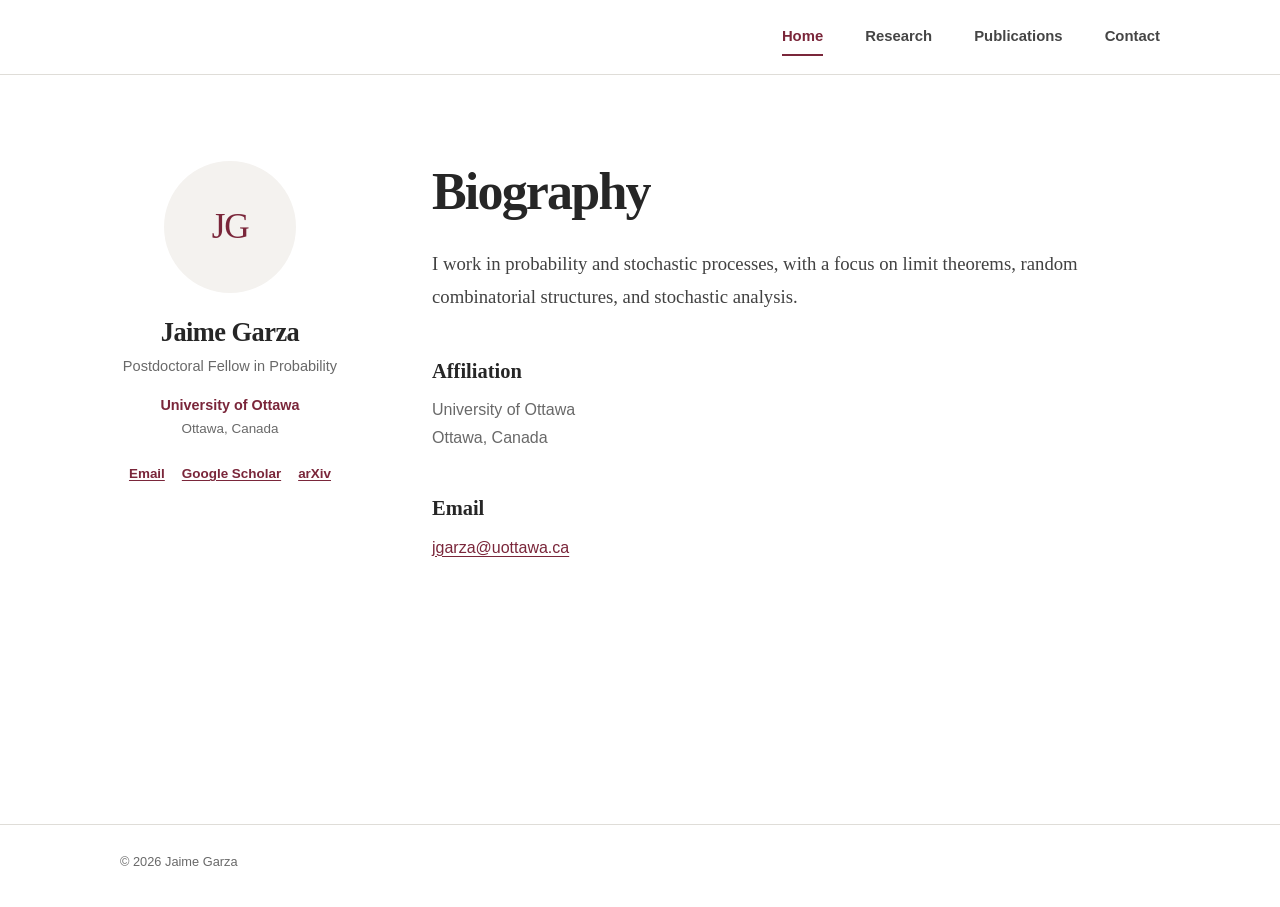
==== commit 5d1c2333: "Restructure personal site as academic profile" ====
--- a/index.html
+++ b/index.html
@@ -3,17 +3,11 @@
   <head>
     <meta charset="utf-8">
     <meta name="viewport" content="width=device-width, initial-scale=1">
-    <meta
-      name="description"
-      content="Jaime Garza is a probability researcher and postdoctoral fellow at the University of Ottawa."
-    >
-    <meta name="theme-color" content="#fbfbf9">
+    <meta name="description" content="Jaime Garza is a probability researcher and postdoctoral fellow at the University of Ottawa.">
+    <meta name="theme-color" content="#ffffff">
     <meta property="og:type" content="website">
     <meta property="og:title" content="Jaime Garza | Probability Researcher">
-    <meta
-      property="og:description"
-      content="Research, publications, and contact information for Jaime Garza."
-    >
+    <meta property="og:description" content="Research, publications, and contact information for Jaime Garza.">
     <link rel="canonical" href="https://garjaime22-hash.github.io/personal-site/">
     <link rel="icon" href="favicon.svg" type="image/svg+xml">
     <link rel="stylesheet" href="styles.css">
@@ -21,76 +15,57 @@
     <script src="site-data.js" defer></script>
     <script src="app.js" defer></script>
   </head>
-  <body>
+  <body data-page="home">
     <a class="skip-link" href="#main-content">Skip to main content</a>
 
-    <header class="site-header" id="top">
-      <div class="site-shell header-inner">
-        <a class="site-name" id="header-name" href="#top">Jaime Garza</a>
-        <nav class="site-nav" aria-label="Primary navigation">
-          <a href="#research">Research</a>
-          <a href="#publications">Publications</a>
-          <a href="#contact">Contact</a>
-          <a id="nav-cv-link" href="#" hidden>CV</a>
-        </nav>
-      </div>
+    <header class="site-header">
+      <nav class="site-shell site-nav" aria-label="Primary navigation">
+        <a href="index.html" data-nav="home">Home</a>
+        <a href="research.html" data-nav="research">Research</a>
+        <a href="publications.html" data-nav="publications">Publications</a>
+        <a href="contact.html" data-nav="contact">Contact</a>
+        <a href="#" data-link="cv" hidden>CV</a>
+      </nav>
     </header>
 
-    <main class="site-shell" id="main-content">
-      <section class="intro" aria-labelledby="page-title">
-        <p class="role" id="intro-role">Postdoctoral Fellow in Probability</p>
-        <h1 id="page-title">Jaime Garza</h1>
-        <p class="affiliation">
-          <span id="intro-institution">University of Ottawa</span>
-          <span aria-hidden="true"> · </span>
-          <span id="intro-location">Ottawa, Canada</span>
-        </p>
-        <p class="intro-text" id="intro-text"></p>
-        <div class="profile-links" aria-label="Academic profiles and contact">
-          <a id="intro-email-link" href="#">Email</a>
-          <a id="intro-scholar-link" href="#">Google Scholar</a>
-          <a id="intro-arxiv-link" href="#">arXiv</a>
-          <a id="intro-orcid-link" href="#" hidden>ORCID</a>
-          <a id="intro-cv-link" href="#" hidden>CV</a>
+    <main class="site-shell page-grid" id="main-content">
+      <aside class="profile-panel" aria-label="Profile">
+        <div class="profile-monogram" data-field="initials" aria-hidden="true">JG</div>
+        <h2 class="profile-name" data-field="name">Jaime Garza</h2>
+        <p class="profile-role" data-field="role">Postdoctoral Fellow in Probability</p>
+        <p class="profile-institution" data-field="institution">University of Ottawa</p>
+        <p class="profile-location" data-field="location">Ottawa, Canada</p>
+        <div class="profile-links" aria-label="Academic profiles">
+          <a href="#" data-link="email">Email</a>
+          <a href="#" data-link="scholar">Google Scholar</a>
+          <a href="#" data-link="arxiv">arXiv</a>
+          <a href="#" data-link="orcid" hidden>ORCID</a>
+          <a href="#" data-link="cv" hidden>CV</a>
         </div>
-      </section>
+      </aside>
 
-      <section class="content-section" id="research" aria-labelledby="research-heading">
-        <h2 id="research-heading">Research</h2>
-        <p class="section-intro" id="research-overview"></p>
-        <div class="research-list" id="research-list"></div>
-      </section>
+      <article class="page-content">
+        <h1>Biography</h1>
+        <p class="lead" data-field="intro"></p>
 
-      <section class="content-section" id="publications" aria-labelledby="publications-heading">
-        <div class="section-title-row">
-          <h2 id="publications-heading">Publications and preprints</h2>
-          <a id="publications-scholar-link" href="#">Google Scholar</a>
-        </div>
-        <div class="publication-list" id="publication-list"></div>
-      </section>
+        <section class="detail-block" aria-labelledby="affiliation-heading">
+          <h2 id="affiliation-heading">Affiliation</h2>
+          <p><span data-field="institution"></span><br><span data-field="location"></span></p>
+        </section>
 
-      <section class="content-section contact-section" id="contact" aria-labelledby="contact-heading">
-        <h2 id="contact-heading">Contact</h2>
-        <p id="contact-text"></p>
-        <p><a class="email-link" id="contact-email" href="#"></a></p>
-        <div class="contact-links" aria-label="Additional academic links">
-          <a id="contact-scholar-link" href="#">Google Scholar</a>
-          <a id="contact-arxiv-link" href="#">arXiv</a>
-          <a id="contact-orcid-link" href="#" hidden>ORCID</a>
-          <a id="contact-cv-link" href="#" hidden>Curriculum vitae</a>
-        </div>
-      </section>
+        <section class="detail-block" aria-labelledby="email-heading">
+          <h2 id="email-heading">Email</h2>
+          <p><a href="#" data-link="email" data-use-email-address></a></p>
+        </section>
+      </article>
     </main>
 
     <footer class="site-footer">
       <div class="site-shell footer-inner">
-        <p>© <span id="current-year"></span> <span id="footer-name">Jaime Garza</span></p>
-        <a href="#top">Back to top</a>
+        <p>© <span data-field="current-year"></span> <span data-field="name">Jaime Garza</span></p>
       </div>
     </footer>
 
-    <noscript>
-      <p class="noscript-message">This site needs JavaScript enabled to display its content.</p>
-    </noscript>
+    <noscript><p class="noscript-message">This site needs JavaScript enabled to display its content.</p></noscript>
   </body>
 </html>
--- a/styles.css
+++ b/styles.css
@@ -1,10 +1,11 @@
 :root {
-  --ink: #252725;
-  --muted: #686b67;
-  --paper: #fbfbf9;
-  --line: #deded9;
-  --accent: #7b2032;
-  --max-width: 860px;
+  --ink: #262626;
+  --muted: #696969;
+  --paper: #ffffff;
+  --soft: #f4f2ef;
+  --line: #dfddd8;
+  --accent: #7a263a;
+  --max-width: 1040px;
   --serif: Iowan Old Style, Palatino Linotype, Book Antiqua, Palatino, Georgia, serif;
   --sans: Inter, ui-sans-serif, -apple-system, BlinkMacSystemFont, "Segoe UI", sans-serif;
 }
@@ -14,11 +15,11 @@
 }
 
 html {
-  scroll-behavior: smooth;
-  scroll-padding-top: 24px;
+  min-height: 100%;
 }
 
 body {
+  min-height: 100vh;
   margin: 0;
   color: var(--ink);
   background: var(--paper);
@@ -36,7 +37,7 @@
 }
 
 a:hover {
-  color: #4f111e;
+  color: #4e1422;
 }
 
 :focus-visible {
@@ -45,7 +46,7 @@
 }
 
 .site-shell {
-  width: min(calc(100% - 40px), var(--max-width));
+  width: min(calc(100% - 48px), var(--max-width));
   margin-inline: auto;
 }
 
@@ -68,74 +69,86 @@
   border-bottom: 1px solid var(--line);
 }
 
-.header-inner {
-  display: flex;
-  min-height: 68px;
-  align-items: center;
-  justify-content: space-between;
-  gap: 28px;
-}
-
-.site-name {
-  color: var(--ink);
-  font-family: var(--serif);
-  font-size: 1.08rem;
-  font-weight: 700;
-  text-decoration: none;
-}
-
 .site-nav {
   display: flex;
-  flex-wrap: wrap;
-  gap: 18px;
+  min-height: 74px;
+  align-items: center;
+  justify-content: flex-end;
+  gap: clamp(20px, 4vw, 42px);
 }
 
 .site-nav a {
-  color: var(--muted);
-  font-size: 0.86rem;
+  padding: 4px 0;
+  color: #454545;
+  font-size: 0.93rem;
   font-weight: 600;
   text-decoration: none;
 }
 
-.site-nav a:hover {
+.site-nav a:hover,
+.site-nav a[aria-current="page"] {
   color: var(--accent);
 }
 
-.intro {
-  max-width: 760px;
-  padding: clamp(64px, 10vw, 104px) 0 clamp(58px, 9vw, 92px);
-}
-
-.role {
-  margin: 0 0 12px;
+.site-nav a[aria-current="page"] {
+  box-shadow: 0 2px 0 var(--accent);
+}
+
+.page-grid {
+  display: grid;
+  grid-template-columns: 220px minmax(0, 1fr);
+  gap: clamp(54px, 8vw, 92px);
+  min-height: calc(100vh - 151px);
+  padding-top: clamp(58px, 8vw, 86px);
+  padding-bottom: clamp(72px, 9vw, 108px);
+}
+
+.profile-panel {
+  align-self: start;
+  text-align: center;
+}
+
+.profile-monogram {
+  display: grid;
+  width: 132px;
+  height: 132px;
+  margin: 0 auto 24px;
+  place-items: center;
+  border-radius: 50%;
   color: var(--accent);
-  font-size: 0.79rem;
-  font-weight: 700;
-  letter-spacing: 0.08em;
-  text-transform: uppercase;
-}
-
-.intro h1 {
-  margin: 0;
-  font-family: var(--serif);
-  font-size: clamp(3rem, 8vw, 4.8rem);
-  font-weight: 500;
-  letter-spacing: -0.045em;
-  line-height: 1;
-}
-
-.affiliation {
-  margin: 18px 0 0;
-  color: var(--muted);
-  font-size: 0.95rem;
-}
-
-.intro-text {
-  max-width: 710px;
-  margin: 28px 0 0;
-  font-family: var(--serif);
-  font-size: clamp(1.2rem, 2.3vw, 1.48rem);
-  line-height: 1.55;
+  background: var(--soft);
+  font-family: var(--serif);
+  font-size: 2.2rem;
+  letter-spacing: -0.04em;
+}
+
+.profile-name {
+  margin: 0;
+  font-family: var(--serif);
+  font-size: 1.65rem;
+  font-weight: 600;
+  letter-spacing: -0.02em;
+  line-height: 1.2;
+}
+
+.profile-role {
+  margin: 7px 0 0;
+  color: var(--muted);
+  font-size: 0.91rem;
+  line-height: 1.5;
+}
+
+.profile-institution {
+  margin: 15px 0 0;
+  color: var(--accent);
+  font-size: 0.9rem;
+  font-weight: 600;
+}
+
+.profile-location {
+  margin: 1px 0 0;
+  color: var(--muted);
+  font-size: 0.84rem;
 }
 
 .profile-links,
@@ -143,159 +156,176 @@
 .publication-links {
   display: flex;
   flex-wrap: wrap;
-  gap: 10px 20px;
+  gap: 7px 17px;
 }
 
 .profile-links {
-  margin-top: 28px;
+  justify-content: center;
+  margin-top: 22px;
 }
 
 .profile-links a,
 .contact-links a,
 .publication-links a,
-.section-title-row > a {
-  font-size: 0.87rem;
-  font-weight: 650;
-}
-
-.content-section {
-  padding: clamp(46px, 7vw, 68px) 0;
+.page-heading-row > a {
+  font-size: 0.84rem;
+  font-weight: 600;
+}
+
+.page-content {
+  min-width: 0;
+  padding-top: 3px;
+}
+
+.page-content h1 {
+  margin: 0 0 28px;
+  font-family: var(--serif);
+  font-size: clamp(2.35rem, 5vw, 3.25rem);
+  font-weight: 600;
+  letter-spacing: -0.035em;
+  line-height: 1.08;
+}
+
+.lead {
+  max-width: 710px;
+  margin: 0;
+  color: #424242;
+  font-family: var(--serif);
+  font-size: 1.17rem;
+  line-height: 1.75;
+}
+
+.detail-block {
+  margin-top: 40px;
+}
+
+.detail-block h2,
+.contact-details dt {
+  margin: 0 0 8px;
+  font-family: var(--serif);
+  font-size: 1.28rem;
+  font-weight: 600;
+}
+
+.detail-block p {
+  margin: 0;
+  color: var(--muted);
+}
+
+.research-list {
+  margin-top: 38px;
   border-top: 1px solid var(--line);
 }
 
-.content-section h2 {
-  margin: 0;
-  font-family: var(--serif);
-  font-size: clamp(1.8rem, 4vw, 2.35rem);
-  font-weight: 600;
-  letter-spacing: -0.025em;
-  line-height: 1.2;
-}
-
-.section-intro {
-  max-width: 740px;
-  margin: 20px 0 0;
-  color: #3f423f;
-  font-family: var(--serif);
-  font-size: 1.12rem;
-  line-height: 1.65;
-}
-
-.research-list {
-  margin-top: 32px;
-}
-
 .research-topic {
-  display: grid;
-  grid-template-columns: 180px minmax(0, 1fr);
-  gap: 24px;
-  padding: 22px 0;
-  border-top: 1px solid var(--line);
-}
-
-.research-topic:last-child {
-  padding-bottom: 0;
-}
-
-.research-topic h3 {
-  margin: 0;
-  font-family: var(--serif);
-  font-size: 1.08rem;
+  padding: 25px 0 28px;
+  border-bottom: 1px solid var(--line);
+}
+
+.research-topic h2 {
+  margin: 0;
+  font-family: var(--serif);
+  font-size: 1.28rem;
   font-weight: 600;
 }
 
 .research-topic p {
-  margin: 0;
-  color: var(--muted);
-}
-
-.section-title-row {
+  max-width: 690px;
+  margin: 8px 0 0;
+  color: var(--muted);
+}
+
+.page-heading-row {
   display: flex;
   align-items: baseline;
   justify-content: space-between;
-  gap: 24px;
+  gap: 28px;
+}
+
+.page-heading-row h1 {
+  margin-bottom: 0;
 }
 
 .publication-list {
-  margin-top: 26px;
+  margin: 34px 0 0;
+  padding: 0;
   border-top: 1px solid var(--line);
+  list-style: none;
 }
 
 .publication {
   display: grid;
-  grid-template-columns: 64px minmax(0, 1fr);
-  gap: 20px;
-  padding: 27px 0 30px;
+  grid-template-columns: 42px minmax(0, 1fr);
+  gap: 12px;
+  padding: 24px 0 26px;
   border-bottom: 1px solid var(--line);
 }
 
-.publication-year {
-  margin: 3px 0 0;
-  color: var(--muted);
-  font-size: 0.84rem;
-  font-variant-numeric: tabular-nums;
-}
-
-.publication h3 {
-  margin: 0;
-  font-family: var(--serif);
-  font-size: 1.24rem;
-  font-weight: 600;
-  line-height: 1.4;
-}
-
-.publication h3 a {
+.publication-number {
+  padding-top: 2px;
+  color: var(--muted);
+  font-family: var(--serif);
+  font-size: 0.94rem;
+}
+
+.publication h2 {
+  margin: 0;
+  font-family: var(--serif);
+  font-size: 1.17rem;
+  font-weight: 600;
+  line-height: 1.45;
+}
+
+.publication h2 a {
   color: var(--ink);
   text-decoration: none;
 }
 
-.publication h3 a:hover {
+.publication h2 a:hover {
   color: var(--accent);
   text-decoration: underline;
 }
 
-.publication-authors,
-.publication-status,
-.publication-summary {
-  margin: 8px 0 0;
-}
-
-.publication-authors {
-  color: #454845;
-  font-size: 0.92rem;
-}
-
-.publication-status {
-  color: var(--muted);
-  font-size: 0.84rem;
-}
-
-.publication-summary {
-  max-width: 700px;
-  color: var(--muted);
-  font-size: 0.94rem;
+.publication-citation,
+.publication-details {
+  margin: 6px 0 0;
+}
+
+.publication-citation {
+  color: #464646;
+  font-size: 0.91rem;
+}
+
+.publication-details {
+  color: var(--muted);
+  font-size: 0.82rem;
 }
 
 .publication-links {
-  margin-top: 13px;
+  margin-top: 10px;
 }
 
 .publication-links a {
-  font-size: 0.81rem;
-}
-
-.contact-section > p {
-  max-width: 650px;
-  margin: 18px 0 0;
-}
-
-.email-link {
-  font-family: var(--serif);
-  font-size: 1.2rem;
+  font-size: 0.8rem;
+}
+
+.contact-details {
+  margin: 40px 0 0;
+}
+
+.contact-details > div + div {
+  margin-top: 30px;
+}
+
+.contact-details dd {
+  margin: 0;
+  color: var(--muted);
 }
 
 .contact-links {
-  margin-top: 24px;
+  margin-top: 38px;
+  padding-top: 22px;
+  border-top: 1px solid var(--line);
 }
 
 .site-footer {
@@ -304,25 +334,12 @@
 }
 
 .footer-inner {
-  display: flex;
-  align-items: center;
-  justify-content: space-between;
-  gap: 24px;
-  padding: 25px 0 36px;
+  padding: 26px 0 34px;
   font-size: 0.8rem;
 }
 
 .footer-inner p {
   margin: 0;
-}
-
-.footer-inner a {
-  color: inherit;
-  text-decoration: none;
-}
-
-.footer-inner a:hover {
-  color: var(--accent);
 }
 
 .noscript-message,
@@ -346,55 +363,88 @@
   display: none !important;
 }
 
-@media (max-width: 620px) {
+@media (max-width: 760px) {
   .site-shell {
-    width: min(calc(100% - 30px), var(--max-width));
-  }
-
-  .header-inner {
+    width: min(calc(100% - 32px), var(--max-width));
+  }
+
+  .site-nav {
+    min-height: 64px;
+    justify-content: flex-start;
+    gap: 10px 22px;
+    overflow-x: auto;
+  }
+
+  .page-grid {
+    grid-template-columns: 1fr;
+    gap: 48px;
+    min-height: 0;
+    padding-top: 48px;
+    padding-bottom: 68px;
+  }
+
+  .profile-panel {
+    display: grid;
+    grid-template-columns: 90px minmax(0, 1fr);
+    column-gap: 22px;
+    text-align: left;
+  }
+
+  .profile-monogram {
+    grid-row: 1 / span 4;
+    width: 90px;
+    height: 90px;
+    margin: 0;
+    font-size: 1.65rem;
+  }
+
+  .profile-name,
+  .profile-role,
+  .profile-institution,
+  .profile-location {
+    grid-column: 2;
+  }
+
+  .profile-links {
+    grid-column: 1 / -1;
+    justify-content: flex-start;
+    margin-top: 18px;
+  }
+
+  .page-heading-row {
     display: block;
-    padding: 18px 0;
-  }
-
-  .site-nav {
-    gap: 8px 16px;
-    margin-top: 10px;
-  }
-
-  .intro {
-    padding-top: 58px;
-  }
-
-  .affiliation span[aria-hidden="true"] {
-    display: none;
-  }
-
-  .affiliation span {
+  }
+
+  .page-heading-row > a {
+    display: inline-block;
+    margin-top: 14px;
+  }
+}
+
+@media (max-width: 460px) {
+  .profile-panel {
     display: block;
-  }
-
-  .research-topic,
+    text-align: center;
+  }
+
+  .profile-monogram {
+    margin: 0 auto 20px;
+  }
+
+  .profile-links {
+    justify-content: center;
+  }
+
   .publication {
     grid-template-columns: 1fr;
-    gap: 7px;
-  }
-
-  .section-title-row {
-    display: block;
-  }
-
-  .section-title-row > a {
-    display: inline-block;
-    margin-top: 12px;
-  }
-
-  .footer-inner {
-    align-items: flex-start;
+    gap: 4px;
   }
 }
 
 @media (prefers-reduced-motion: reduce) {
-  html {
-    scroll-behavior: auto;
-  }
-}
+  *,
+  *::before,
+  *::after {
+    scroll-behavior: auto !important;
+  }
+}
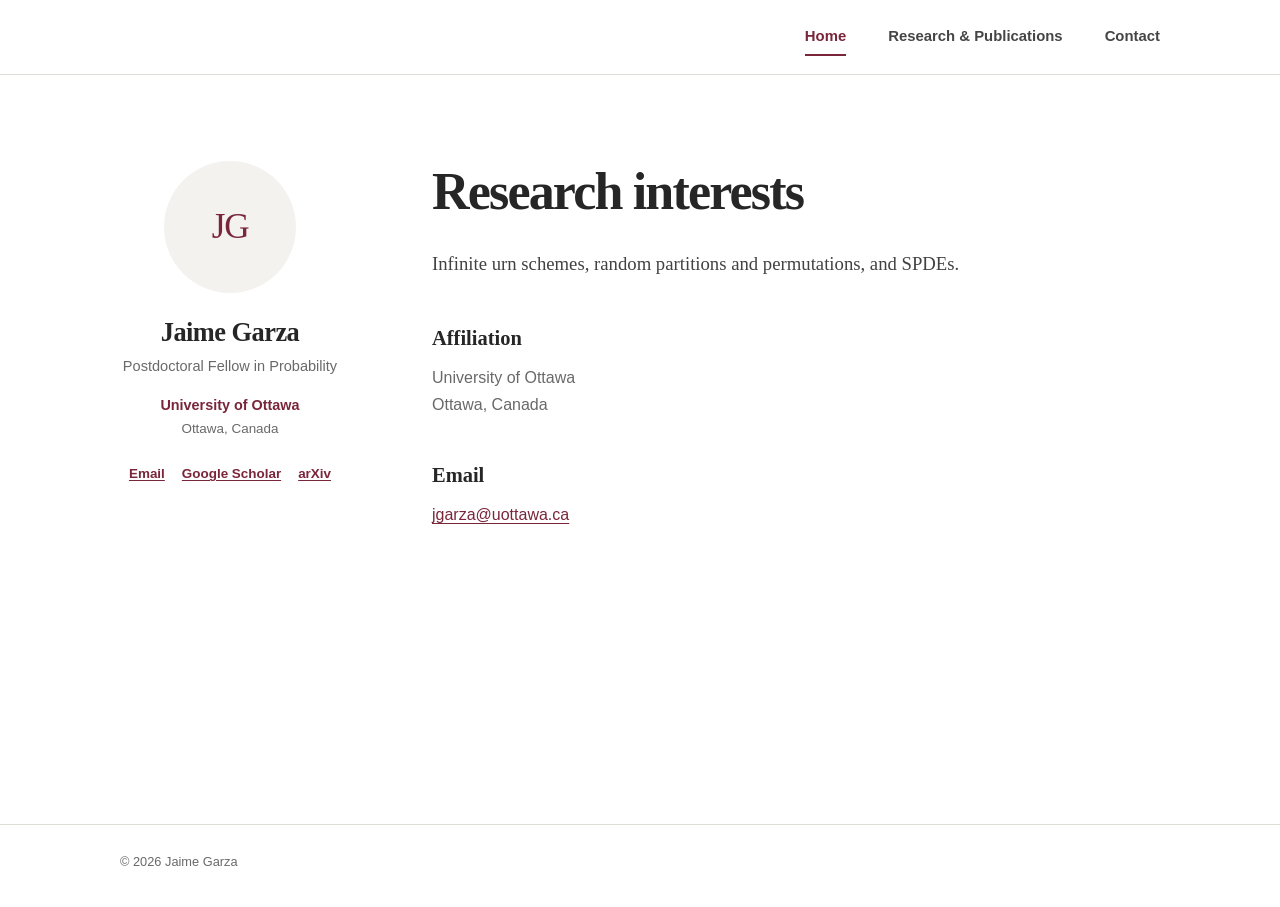
==== commit fa3ddfc0: "Combine research and publications" ====
--- a/index.html
+++ b/index.html
@@ -21,8 +21,7 @@
     <header class="site-header">
       <nav class="site-shell site-nav" aria-label="Primary navigation">
         <a href="index.html" data-nav="home">Home</a>
-        <a href="research.html" data-nav="research">Research</a>
-        <a href="publications.html" data-nav="publications">Publications</a>
+        <a href="research.html" data-nav="research">Research &amp; Publications</a>
         <a href="contact.html" data-nav="contact">Contact</a>
         <a href="#" data-link="cv" hidden>CV</a>
       </nav>
@@ -45,7 +44,7 @@
       </aside>
 
       <article class="page-content">
-        <h1>Biography</h1>
+        <h1>Research interests</h1>
         <p class="lead" data-field="intro"></p>
 
         <section class="detail-block" aria-labelledby="affiliation-heading">
--- a/styles.css
+++ b/styles.css
@@ -212,29 +212,6 @@
   color: var(--muted);
 }
 
-.research-list {
-  margin-top: 38px;
-  border-top: 1px solid var(--line);
-}
-
-.research-topic {
-  padding: 25px 0 28px;
-  border-bottom: 1px solid var(--line);
-}
-
-.research-topic h2 {
-  margin: 0;
-  font-family: var(--serif);
-  font-size: 1.28rem;
-  font-weight: 600;
-}
-
-.research-topic p {
-  max-width: 690px;
-  margin: 8px 0 0;
-  color: var(--muted);
-}
-
 .page-heading-row {
   display: flex;
   align-items: baseline;
@@ -242,8 +219,24 @@
   gap: 28px;
 }
 
-.page-heading-row h1 {
+.page-heading-row h1,
+.page-heading-row h2 {
   margin-bottom: 0;
+}
+
+.page-heading-row h2 {
+  margin-top: 0;
+  font-family: var(--serif);
+  font-size: clamp(1.75rem, 4vw, 2.25rem);
+  font-weight: 600;
+  letter-spacing: -0.025em;
+  line-height: 1.2;
+}
+
+.combined-publications {
+  margin-top: 52px;
+  padding-top: 42px;
+  border-top: 1px solid var(--line);
 }
 
 .publication-list {
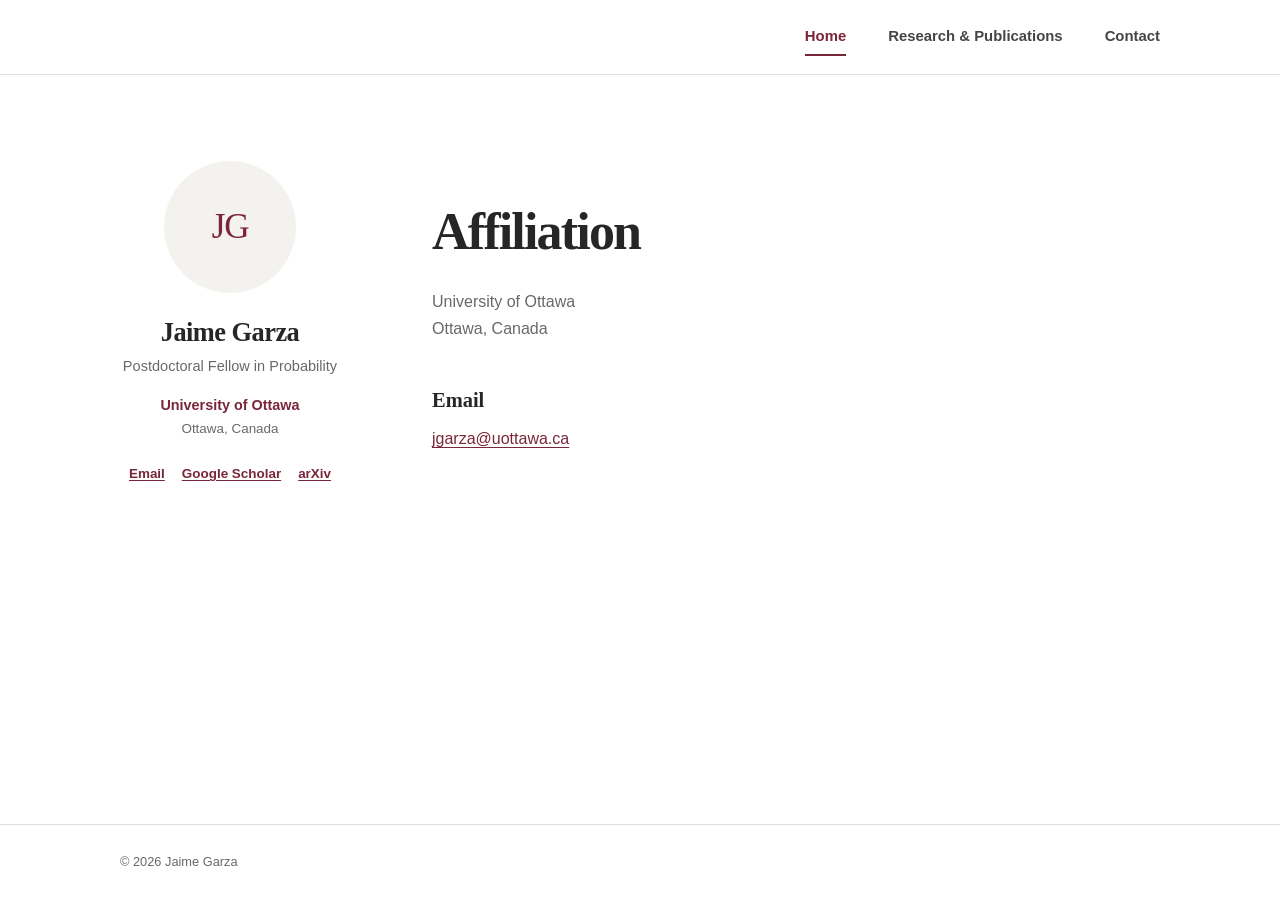
==== commit a4ee4e77: "Remove research interests from homepage" ====
--- a/index.html
+++ b/index.html
@@ -12,8 +12,8 @@
     <link rel="icon" href="favicon.svg" type="image/svg+xml">
     <link rel="stylesheet" href="styles.css">
     <title>Jaime Garza | Probability Researcher</title>
-    <script src="site-data.js" defer></script>
-    <script src="app.js" defer></script>
+    <script src="site-data.js?v=20261015" defer></script>
+    <script src="app.js?v=20261015" defer></script>
   </head>
   <body data-page="home">
     <a class="skip-link" href="#main-content">Skip to main content</a>
@@ -44,11 +44,8 @@
       </aside>
 
       <article class="page-content">
-        <h1>Research interests</h1>
-        <p class="lead" data-field="intro"></p>
-
         <section class="detail-block" aria-labelledby="affiliation-heading">
-          <h2 id="affiliation-heading">Affiliation</h2>
+          <h1 id="affiliation-heading">Affiliation</h1>
           <p><span data-field="institution"></span><br><span data-field="location"></span></p>
         </section>
 
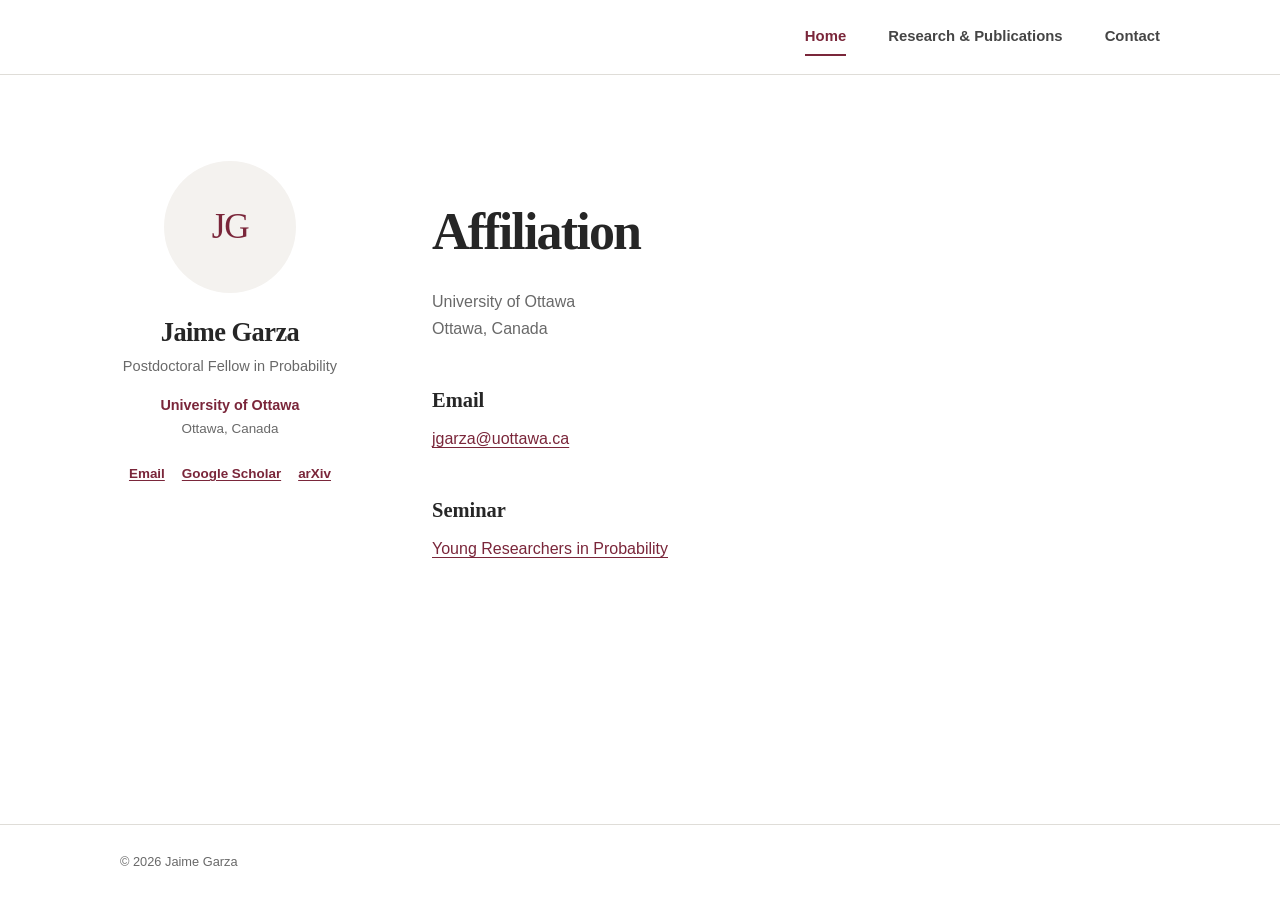
==== commit 00a4469f: "Add seminar link to homepage" ====
--- a/index.html
+++ b/index.html
@@ -53,6 +53,11 @@
           <h2 id="email-heading">Email</h2>
           <p><a href="#" data-link="email" data-use-email-address></a></p>
         </section>
+
+        <section class="detail-block" aria-labelledby="seminar-heading">
+          <h2 id="seminar-heading">Seminar</h2>
+          <p><a href="https://garjaime22-hash.github.io/uottawa-probability-seminar/" target="_blank" rel="noopener noreferrer">Young Researchers in Probability</a></p>
+        </section>
       </article>
     </main>
 
